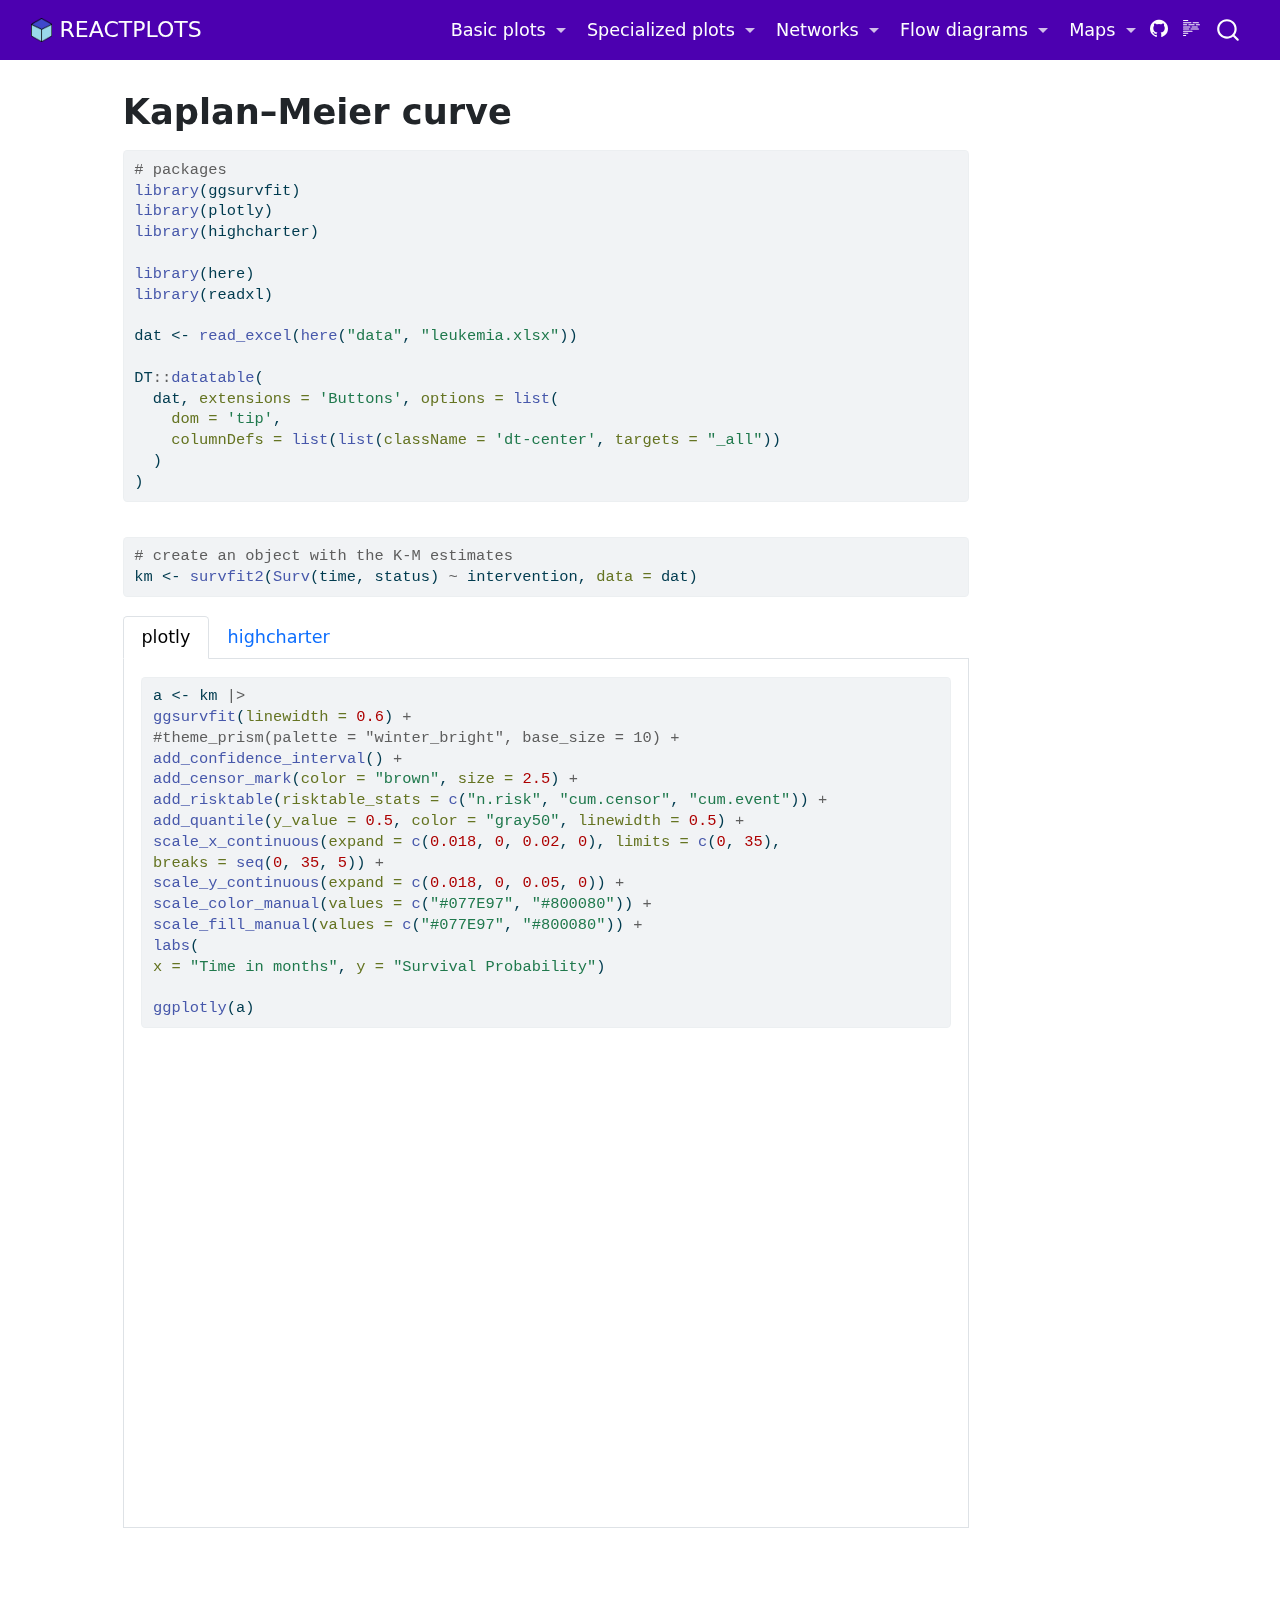
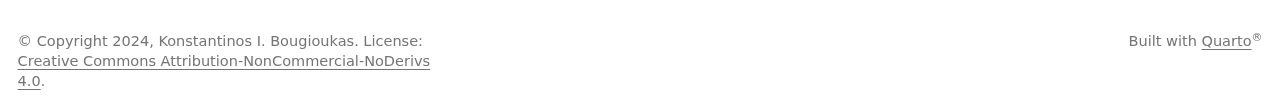
==== docs/km_curve.html @ b46988d7 "0.1.11" ====
<!DOCTYPE html>
<html xmlns="http://www.w3.org/1999/xhtml" lang="en" xml:lang="en"><head>

<meta charset="utf-8">
<meta name="generator" content="quarto-1.5.57">

<meta name="viewport" content="width=device-width, initial-scale=1.0, user-scalable=yes">


<title>Kaplan–Meier curve – REACTPLOTS</title>
<style>
code{white-space: pre-wrap;}
span.smallcaps{font-variant: small-caps;}
div.columns{display: flex; gap: min(4vw, 1.5em);}
div.column{flex: auto; overflow-x: auto;}
div.hanging-indent{margin-left: 1.5em; text-indent: -1.5em;}
ul.task-list{list-style: none;}
ul.task-list li input[type="checkbox"] {
  width: 0.8em;
  margin: 0 0.8em 0.2em -1em; /* quarto-specific, see https://github.com/quarto-dev/quarto-cli/issues/4556 */ 
  vertical-align: middle;
}
/* CSS for syntax highlighting */
pre > code.sourceCode { white-space: pre; position: relative; }
pre > code.sourceCode > span { line-height: 1.25; }
pre > code.sourceCode > span:empty { height: 1.2em; }
.sourceCode { overflow: visible; }
code.sourceCode > span { color: inherit; text-decoration: inherit; }
div.sourceCode { margin: 1em 0; }
pre.sourceCode { margin: 0; }
@media screen {
div.sourceCode { overflow: auto; }
}
@media print {
pre > code.sourceCode { white-space: pre-wrap; }
pre > code.sourceCode > span { display: inline-block; text-indent: -5em; padding-left: 5em; }
}
pre.numberSource code
  { counter-reset: source-line 0; }
pre.numberSource code > span
  { position: relative; left: -4em; counter-increment: source-line; }
pre.numberSource code > span > a:first-child::before
  { content: counter(source-line);
    position: relative; left: -1em; text-align: right; vertical-align: baseline;
    border: none; display: inline-block;
    -webkit-touch-callout: none; -webkit-user-select: none;
    -khtml-user-select: none; -moz-user-select: none;
    -ms-user-select: none; user-select: none;
    padding: 0 4px; width: 4em;
  }
pre.numberSource { margin-left: 3em;  padding-left: 4px; }
div.sourceCode
  {   }
@media screen {
pre > code.sourceCode > span > a:first-child::before { text-decoration: underline; }
}
</style>


<script src="site_libs/quarto-nav/quarto-nav.js"></script>
<script src="site_libs/clipboard/clipboard.min.js"></script>
<script src="site_libs/quarto-search/autocomplete.umd.js"></script>
<script src="site_libs/quarto-search/fuse.min.js"></script>
<script src="site_libs/quarto-search/quarto-search.js"></script>
<meta name="quarto:offset" content="./">
<link href="./img/logo.png" rel="icon" type="image/png">
<script src="site_libs/quarto-html/quarto.js"></script>
<script src="site_libs/quarto-html/popper.min.js"></script>
<script src="site_libs/quarto-html/tippy.umd.min.js"></script>
<script src="site_libs/quarto-html/anchor.min.js"></script>
<link href="site_libs/quarto-html/tippy.css" rel="stylesheet">
<link href="site_libs/quarto-html/quarto-syntax-highlighting.css" rel="stylesheet" id="quarto-text-highlighting-styles">
<script src="site_libs/bootstrap/bootstrap.min.js"></script>
<link href="site_libs/bootstrap/bootstrap-icons.css" rel="stylesheet">
<link href="site_libs/bootstrap/bootstrap.min.css" rel="stylesheet" id="quarto-bootstrap" data-mode="light">
<script id="quarto-search-options" type="application/json">{
  "location": "navbar",
  "copy-button": false,
  "collapse-after": 3,
  "panel-placement": "end",
  "type": "overlay",
  "limit": 50,
  "keyboard-shortcut": [
    "f",
    "/",
    "s"
  ],
  "show-item-context": false,
  "language": {
    "search-no-results-text": "No results",
    "search-matching-documents-text": "matching documents",
    "search-copy-link-title": "Copy link to search",
    "search-hide-matches-text": "Hide additional matches",
    "search-more-match-text": "more match in this document",
    "search-more-matches-text": "more matches in this document",
    "search-clear-button-title": "Clear",
    "search-text-placeholder": "",
    "search-detached-cancel-button-title": "Cancel",
    "search-submit-button-title": "Submit",
    "search-label": "Search"
  }
}</script>
<style>html{ scroll-behavior: smooth; }</style>
<link href="site_libs/htmltools-fill-0.5.8.1/fill.css" rel="stylesheet">

<script src="site_libs/htmlwidgets-1.6.4/htmlwidgets.js"></script>

<link href="site_libs/datatables-css-0.0.0/datatables-crosstalk.css" rel="stylesheet">

<script src="site_libs/datatables-binding-0.33/datatables.js"></script>

<script src="site_libs/jquery-3.6.0/jquery-3.6.0.min.js"></script>

<link href="site_libs/dt-core-1.13.6/css/jquery.dataTables.min.css" rel="stylesheet">

<link href="site_libs/dt-core-1.13.6/css/jquery.dataTables.extra.css" rel="stylesheet">

<script src="site_libs/dt-core-1.13.6/js/jquery.dataTables.min.js"></script>

<link href="site_libs/dt-ext-buttons-1.13.6/css/buttons.dataTables.min.css" rel="stylesheet">

<script src="site_libs/dt-ext-buttons-1.13.6/js/dataTables.buttons.min.js"></script>

<script src="site_libs/dt-ext-buttons-1.13.6/js/buttons.html5.min.js"></script>

<script src="site_libs/dt-ext-buttons-1.13.6/js/buttons.colVis.min.js"></script>

<script src="site_libs/dt-ext-buttons-1.13.6/js/buttons.print.min.js"></script>

<link href="site_libs/crosstalk-1.2.1/css/crosstalk.min.css" rel="stylesheet">

<script src="site_libs/crosstalk-1.2.1/js/crosstalk.min.js"></script>

<script src="site_libs/plotly-binding-4.10.4/plotly.js"></script>

<script src="site_libs/typedarray-0.1/typedarray.min.js"></script>

<link href="site_libs/plotly-htmlwidgets-css-2.11.1/plotly-htmlwidgets.css" rel="stylesheet">

<script src="site_libs/plotly-main-2.11.1/plotly-latest.min.js"></script>

<script src="site_libs/proj4js-2.3.15/proj4.js"></script>

<link href="site_libs/highcharts-9.3.1/css/motion.css" rel="stylesheet">

<script src="site_libs/highcharts-9.3.1/highcharts.js"></script>

<script src="site_libs/highcharts-9.3.1/highcharts-3d.js"></script>

<script src="site_libs/highcharts-9.3.1/highcharts-more.js"></script>

<script src="site_libs/highcharts-9.3.1/modules/stock.js"></script>

<script src="site_libs/highcharts-9.3.1/modules/map.js"></script>

<script src="site_libs/highcharts-9.3.1/modules/data.js"></script>

<script src="site_libs/highcharts-9.3.1/modules/exporting.js"></script>

<script src="site_libs/highcharts-9.3.1/modules/offline-exporting.js"></script>

<script src="site_libs/highcharts-9.3.1/modules/drilldown.js"></script>

<script src="site_libs/highcharts-9.3.1/modules/item-series.js"></script>

<script src="site_libs/highcharts-9.3.1/modules/overlapping-datalabels.js"></script>

<script src="site_libs/highcharts-9.3.1/modules/annotations.js"></script>

<script src="site_libs/highcharts-9.3.1/modules/export-data.js"></script>

<script src="site_libs/highcharts-9.3.1/modules/funnel.js"></script>

<script src="site_libs/highcharts-9.3.1/modules/heatmap.js"></script>

<script src="site_libs/highcharts-9.3.1/modules/treemap.js"></script>

<script src="site_libs/highcharts-9.3.1/modules/sankey.js"></script>

<script src="site_libs/highcharts-9.3.1/modules/dependency-wheel.js"></script>

<script src="site_libs/highcharts-9.3.1/modules/organization.js"></script>

<script src="site_libs/highcharts-9.3.1/modules/solid-gauge.js"></script>

<script src="site_libs/highcharts-9.3.1/modules/streamgraph.js"></script>

<script src="site_libs/highcharts-9.3.1/modules/sunburst.js"></script>

<script src="site_libs/highcharts-9.3.1/modules/vector.js"></script>

<script src="site_libs/highcharts-9.3.1/modules/wordcloud.js"></script>

<script src="site_libs/highcharts-9.3.1/modules/xrange.js"></script>

<script src="site_libs/highcharts-9.3.1/modules/tilemap.js"></script>

<script src="site_libs/highcharts-9.3.1/modules/venn.js"></script>

<script src="site_libs/highcharts-9.3.1/modules/gantt.js"></script>

<script src="site_libs/highcharts-9.3.1/modules/timeline.js"></script>

<script src="site_libs/highcharts-9.3.1/modules/parallel-coordinates.js"></script>

<script src="site_libs/highcharts-9.3.1/modules/bullet.js"></script>

<script src="site_libs/highcharts-9.3.1/modules/coloraxis.js"></script>

<script src="site_libs/highcharts-9.3.1/modules/dumbbell.js"></script>

<script src="site_libs/highcharts-9.3.1/modules/lollipop.js"></script>

<script src="site_libs/highcharts-9.3.1/modules/series-label.js"></script>

<script src="site_libs/highcharts-9.3.1/plugins/motion.js"></script>

<script src="site_libs/highcharts-9.3.1/custom/reset.js"></script>

<script src="site_libs/highcharts-9.3.1/modules/boost.js"></script>

<script src="site_libs/highchart-binding-0.9.4/highchart.js"></script>



</head>

<body class="nav-fixed">

<div id="quarto-search-results"></div>
  <header id="quarto-header" class="headroom fixed-top">
    <nav class="navbar navbar-expand-lg " data-bs-theme="dark">
      <div class="navbar-container container-fluid">
      <div class="navbar-brand-container mx-auto">
    <a href="./index.html" class="navbar-brand navbar-brand-logo">
    <img src="./img/logo.png" alt="" class="navbar-logo">
    </a>
    <a class="navbar-brand" href="./index.html">
    <span class="navbar-title">REACTPLOTS</span>
    </a>
  </div>
            <div id="quarto-search" class="" title="Search"></div>
          <button class="navbar-toggler" type="button" data-bs-toggle="collapse" data-bs-target="#navbarCollapse" aria-controls="navbarCollapse" role="menu" aria-expanded="false" aria-label="Toggle navigation" onclick="if (window.quartoToggleHeadroom) { window.quartoToggleHeadroom(); }">
  <span class="navbar-toggler-icon"></span>
</button>
          <div class="collapse navbar-collapse" id="navbarCollapse">
            <ul class="navbar-nav navbar-nav-scroll ms-auto">
  <li class="nav-item dropdown ">
    <a class="nav-link dropdown-toggle" href="#" id="nav-menu-basic-plots" role="link" data-bs-toggle="dropdown" aria-expanded="false">
 <span class="menu-text">Basic plots</span>
    </a>
    <ul class="dropdown-menu dropdown-menu-end" aria-labelledby="nav-menu-basic-plots">    
        <li>
    <a class="dropdown-item" href="./projects.html">
 <span class="dropdown-text">Area plot</span></a>
  </li>  
        <li>
    <a class="dropdown-item" href="./projects.html">
 <span class="dropdown-text">Bar plot</span></a>
  </li>  
        <li>
    <a class="dropdown-item" href="./projects.html">
 <span class="dropdown-text">Box plot</span></a>
  </li>  
        <li>
    <a class="dropdown-item" href="./projects.html">
 <span class="dropdown-text">Histogram</span></a>
  </li>  
        <li>
    <a class="dropdown-item" href="./projects.html">
 <span class="dropdown-text">Line plot</span></a>
  </li>  
        <li>
    <a class="dropdown-item" href="./projects.html">
 <span class="dropdown-text">Scatterplot</span></a>
  </li>  
    </ul>
  </li>
  <li class="nav-item dropdown ">
    <a class="nav-link dropdown-toggle" href="#" id="nav-menu-specialized-plots" role="link" data-bs-toggle="dropdown" aria-expanded="false">
 <span class="menu-text">Specialized plots</span>
    </a>
    <ul class="dropdown-menu dropdown-menu-end" aria-labelledby="nav-menu-specialized-plots">    
        <li>
    <a class="dropdown-item" href="./projects.html">
 <span class="dropdown-text">ROC curve</span></a>
  </li>  
        <li>
    <a class="dropdown-item" href="./km_curve.html">
 <span class="dropdown-text">Kaplan–Meier curve</span></a>
  </li>  
    </ul>
  </li>
  <li class="nav-item dropdown ">
    <a class="nav-link dropdown-toggle" href="#" id="nav-menu-networks" role="link" data-bs-toggle="dropdown" aria-expanded="false">
 <span class="menu-text">Networks</span>
    </a>
    <ul class="dropdown-menu dropdown-menu-end" aria-labelledby="nav-menu-networks">    
        <li>
    <a class="dropdown-item" href="./projects.html">
 <span class="dropdown-text">Chord diagram</span></a>
  </li>  
        <li>
    <a class="dropdown-item" href="./projects.html">
 <span class="dropdown-text">Graph (Network)</span></a>
  </li>  
    </ul>
  </li>
  <li class="nav-item dropdown ">
    <a class="nav-link dropdown-toggle" href="#" id="nav-menu-flow-diagrams" role="link" data-bs-toggle="dropdown" aria-expanded="false">
 <span class="menu-text">Flow diagrams</span>
    </a>
    <ul class="dropdown-menu dropdown-menu-end" aria-labelledby="nav-menu-flow-diagrams">    
        <li>
    <a class="dropdown-item" href="./projects.html">
 <span class="dropdown-text">Sankey diagram</span></a>
  </li>  
        <li>
    <a class="dropdown-item" href="./shiny_interact.html">
 <span class="dropdown-text">Tree diagram</span></a>
  </li>  
    </ul>
  </li>
  <li class="nav-item dropdown ">
    <a class="nav-link dropdown-toggle" href="#" id="nav-menu-maps" role="link" data-bs-toggle="dropdown" aria-expanded="false">
 <span class="menu-text">Maps</span>
    </a>
    <ul class="dropdown-menu dropdown-menu-end" aria-labelledby="nav-menu-maps">    
        <li>
    <a class="dropdown-item" href="./projects.html">
 <span class="dropdown-text">Area (geographic) map</span></a>
  </li>  
        <li>
    <a class="dropdown-item" href="./projects.html">
 <span class="dropdown-text">Choropleth map</span></a>
  </li>  
        <li>
    <a class="dropdown-item" href="./projects.html">
 <span class="dropdown-text">Isopleth map</span></a>
  </li>  
    </ul>
  </li>
</ul>
          </div> <!-- /navcollapse -->
            <div class="quarto-navbar-tools">
    <a href="https://github.com/bougioukas/reactplots" title="" class="quarto-navigation-tool px-1" aria-label=""><i class="bi bi-github"></i></a>
  <a href="" class="quarto-reader-toggle quarto-navigation-tool px-1" onclick="window.quartoToggleReader(); return false;" title="Toggle reader mode">
  <div class="quarto-reader-toggle-btn">
  <i class="bi"></i>
  </div>
</a>
</div>
      </div> <!-- /container-fluid -->
    </nav>
</header>
<!-- content -->
<div id="quarto-content" class="quarto-container page-columns page-rows-contents page-layout-article page-navbar">
<!-- sidebar -->
<!-- margin-sidebar -->
    <div id="quarto-margin-sidebar" class="sidebar margin-sidebar zindex-bottom">
        
    </div>
<!-- main -->
<main class="content" id="quarto-document-content">

<header id="title-block-header" class="quarto-title-block default">
<div class="quarto-title">
<h1 class="title">Kaplan–Meier curve</h1>
</div>



<div class="quarto-title-meta">

    
  
    
  </div>
  


</header>


<div class="cell">
<div class="sourceCode cell-code" id="cb1"><pre class="sourceCode r code-with-copy"><code class="sourceCode r"><span id="cb1-1"><a href="#cb1-1" aria-hidden="true" tabindex="-1"></a><span class="co"># packages</span></span>
<span id="cb1-2"><a href="#cb1-2" aria-hidden="true" tabindex="-1"></a><span class="fu">library</span>(ggsurvfit)</span>
<span id="cb1-3"><a href="#cb1-3" aria-hidden="true" tabindex="-1"></a><span class="fu">library</span>(plotly)</span>
<span id="cb1-4"><a href="#cb1-4" aria-hidden="true" tabindex="-1"></a><span class="fu">library</span>(highcharter)</span>
<span id="cb1-5"><a href="#cb1-5" aria-hidden="true" tabindex="-1"></a></span>
<span id="cb1-6"><a href="#cb1-6" aria-hidden="true" tabindex="-1"></a><span class="fu">library</span>(here)</span>
<span id="cb1-7"><a href="#cb1-7" aria-hidden="true" tabindex="-1"></a><span class="fu">library</span>(readxl)</span>
<span id="cb1-8"><a href="#cb1-8" aria-hidden="true" tabindex="-1"></a></span>
<span id="cb1-9"><a href="#cb1-9" aria-hidden="true" tabindex="-1"></a>dat <span class="ot">&lt;-</span> <span class="fu">read_excel</span>(<span class="fu">here</span>(<span class="st">"data"</span>, <span class="st">"leukemia.xlsx"</span>))</span>
<span id="cb1-10"><a href="#cb1-10" aria-hidden="true" tabindex="-1"></a></span>
<span id="cb1-11"><a href="#cb1-11" aria-hidden="true" tabindex="-1"></a>DT<span class="sc">::</span><span class="fu">datatable</span>(</span>
<span id="cb1-12"><a href="#cb1-12" aria-hidden="true" tabindex="-1"></a>  dat, <span class="at">extensions =</span> <span class="st">'Buttons'</span>, <span class="at">options =</span> <span class="fu">list</span>(</span>
<span id="cb1-13"><a href="#cb1-13" aria-hidden="true" tabindex="-1"></a>    <span class="at">dom =</span> <span class="st">'tip'</span>,</span>
<span id="cb1-14"><a href="#cb1-14" aria-hidden="true" tabindex="-1"></a>    <span class="at">columnDefs =</span> <span class="fu">list</span>(<span class="fu">list</span>(<span class="at">className =</span> <span class="st">'dt-center'</span>, <span class="at">targets =</span> <span class="st">"_all"</span>))</span>
<span id="cb1-15"><a href="#cb1-15" aria-hidden="true" tabindex="-1"></a>  )</span>
<span id="cb1-16"><a href="#cb1-16" aria-hidden="true" tabindex="-1"></a>)</span></code><button title="Copy to Clipboard" class="code-copy-button"><i class="bi"></i></button></pre></div>
<div class="cell-output-display">
<div class="datatables html-widget html-fill-item" id="htmlwidget-eab98f49d98c0475cebf" style="width:100%;height:auto;"></div>
<script type="application/json" data-for="htmlwidget-eab98f49d98c0475cebf">{"x":{"filter":"none","vertical":false,"extensions":["Buttons"],"data":[["1","2","3","4","5","6","7","8","9","10","11","12","13","14","15","16","17","18","19","20","21","22","23","24","25","26","27","28","29","30","31","32","33","34","35","36","37","38","39","40","41","42"],[20,6,9,34,23,5,10,4,17,15,17,8,16,6,32,4,10,11,11,2,5,8,1,12,7,2,6,1,35,9,3,22,32,8,13,22,19,6,23,11,25,12],[0,0,0,0,1,1,0,1,0,1,1,0,1,1,0,1,1,1,1,1,0,1,0,1,1,1,1,1,0,1,1,1,0,1,1,1,0,1,1,0,0,1],["therapy A (new)","therapy A (new)","therapy A (new)","therapy A (new)","therapy B (standard)","therapy B (standard)","therapy A (new)","therapy B (standard)","therapy A (new)","therapy B (standard)","therapy B (standard)","therapy B (standard)","therapy A (new)","therapy A (new)","therapy A (new)","therapy B (standard)","therapy A (new)","therapy B (standard)","therapy B (standard)","therapy B (standard)","therapy B (standard)","therapy B (standard)","therapy B (standard)","therapy B (standard)","therapy A (new)","therapy B (standard)","therapy A (new)","therapy B (standard)","therapy A (new)","therapy B (standard)","therapy B (standard)","therapy B (standard)","therapy A (new)","therapy B (standard)","therapy A (new)","therapy A (new)","therapy A (new)","therapy A (new)","therapy A (new)","therapy A (new)","therapy A (new)","therapy B (standard)"]],"container":"<table class=\"display\">\n  <thead>\n    <tr>\n      <th> <\/th>\n      <th>time<\/th>\n      <th>status<\/th>\n      <th>intervention<\/th>\n    <\/tr>\n  <\/thead>\n<\/table>","options":{"dom":"tip","columnDefs":[{"className":"dt-center","targets":"_all"},{"orderable":false,"targets":0},{"name":" ","targets":0},{"name":"time","targets":1},{"name":"status","targets":2},{"name":"intervention","targets":3}],"order":[],"autoWidth":false,"orderClasses":false}},"evals":[],"jsHooks":[]}</script>
</div>
</div>
<div class="cell">
<div class="sourceCode cell-code" id="cb2"><pre class="sourceCode r code-with-copy"><code class="sourceCode r"><span id="cb2-1"><a href="#cb2-1" aria-hidden="true" tabindex="-1"></a><span class="co"># create an object with the K-M estimates</span></span>
<span id="cb2-2"><a href="#cb2-2" aria-hidden="true" tabindex="-1"></a>km <span class="ot">&lt;-</span> <span class="fu">survfit2</span>(<span class="fu">Surv</span>(time, status) <span class="sc">~</span> intervention, <span class="at">data =</span> dat)</span></code><button title="Copy to Clipboard" class="code-copy-button"><i class="bi"></i></button></pre></div>
</div>
<div class="tabset-margin-container"></div><div class="panel-tabset">
<ul class="nav nav-tabs" role="tablist"><li class="nav-item" role="presentation"><a class="nav-link active" id="tabset-1-1-tab" data-bs-toggle="tab" data-bs-target="#tabset-1-1" role="tab" aria-controls="tabset-1-1" aria-selected="true">plotly</a></li><li class="nav-item" role="presentation"><a class="nav-link" id="tabset-1-2-tab" data-bs-toggle="tab" data-bs-target="#tabset-1-2" role="tab" aria-controls="tabset-1-2" aria-selected="false">highcharter</a></li></ul>
<div class="tab-content">
<div id="tabset-1-1" class="tab-pane active" role="tabpanel" aria-labelledby="tabset-1-1-tab">
<div class="cell">
<div class="sourceCode cell-code" id="cb3"><pre class="sourceCode r code-with-copy"><code class="sourceCode r"><span id="cb3-1"><a href="#cb3-1" aria-hidden="true" tabindex="-1"></a>a <span class="ot">&lt;-</span> km <span class="sc">|&gt;</span></span>
<span id="cb3-2"><a href="#cb3-2" aria-hidden="true" tabindex="-1"></a><span class="fu">ggsurvfit</span>(<span class="at">linewidth =</span> <span class="fl">0.6</span>) <span class="sc">+</span></span>
<span id="cb3-3"><a href="#cb3-3" aria-hidden="true" tabindex="-1"></a><span class="co">#theme_prism(palette = "winter_bright", base_size = 10) +</span></span>
<span id="cb3-4"><a href="#cb3-4" aria-hidden="true" tabindex="-1"></a><span class="fu">add_confidence_interval</span>() <span class="sc">+</span></span>
<span id="cb3-5"><a href="#cb3-5" aria-hidden="true" tabindex="-1"></a><span class="fu">add_censor_mark</span>(<span class="at">color =</span> <span class="st">"brown"</span>, <span class="at">size =</span> <span class="fl">2.5</span>) <span class="sc">+</span></span>
<span id="cb3-6"><a href="#cb3-6" aria-hidden="true" tabindex="-1"></a><span class="fu">add_risktable</span>(<span class="at">risktable_stats =</span> <span class="fu">c</span>(<span class="st">"n.risk"</span>, <span class="st">"cum.censor"</span>, <span class="st">"cum.event"</span>)) <span class="sc">+</span></span>
<span id="cb3-7"><a href="#cb3-7" aria-hidden="true" tabindex="-1"></a><span class="fu">add_quantile</span>(<span class="at">y_value =</span> <span class="fl">0.5</span>, <span class="at">color =</span> <span class="st">"gray50"</span>, <span class="at">linewidth =</span> <span class="fl">0.5</span>) <span class="sc">+</span></span>
<span id="cb3-8"><a href="#cb3-8" aria-hidden="true" tabindex="-1"></a><span class="fu">scale_x_continuous</span>(<span class="at">expand =</span> <span class="fu">c</span>(<span class="fl">0.018</span>, <span class="dv">0</span>, <span class="fl">0.02</span>, <span class="dv">0</span>), <span class="at">limits =</span> <span class="fu">c</span>(<span class="dv">0</span>, <span class="dv">35</span>),</span>
<span id="cb3-9"><a href="#cb3-9" aria-hidden="true" tabindex="-1"></a><span class="at">breaks =</span> <span class="fu">seq</span>(<span class="dv">0</span>, <span class="dv">35</span>, <span class="dv">5</span>)) <span class="sc">+</span></span>
<span id="cb3-10"><a href="#cb3-10" aria-hidden="true" tabindex="-1"></a><span class="fu">scale_y_continuous</span>(<span class="at">expand =</span> <span class="fu">c</span>(<span class="fl">0.018</span>, <span class="dv">0</span>, <span class="fl">0.05</span>, <span class="dv">0</span>)) <span class="sc">+</span></span>
<span id="cb3-11"><a href="#cb3-11" aria-hidden="true" tabindex="-1"></a><span class="fu">scale_color_manual</span>(<span class="at">values =</span> <span class="fu">c</span>(<span class="st">"#077E97"</span>, <span class="st">"#800080"</span>)) <span class="sc">+</span></span>
<span id="cb3-12"><a href="#cb3-12" aria-hidden="true" tabindex="-1"></a><span class="fu">scale_fill_manual</span>(<span class="at">values =</span> <span class="fu">c</span>(<span class="st">"#077E97"</span>, <span class="st">"#800080"</span>)) <span class="sc">+</span></span>
<span id="cb3-13"><a href="#cb3-13" aria-hidden="true" tabindex="-1"></a><span class="fu">labs</span>(</span>
<span id="cb3-14"><a href="#cb3-14" aria-hidden="true" tabindex="-1"></a><span class="at">x =</span> <span class="st">"Time in months"</span>, <span class="at">y =</span> <span class="st">"Survival Probability"</span>)</span>
<span id="cb3-15"><a href="#cb3-15" aria-hidden="true" tabindex="-1"></a></span>
<span id="cb3-16"><a href="#cb3-16" aria-hidden="true" tabindex="-1"></a><span class="fu">ggplotly</span>(a)</span></code><button title="Copy to Clipboard" class="code-copy-button"><i class="bi"></i></button></pre></div>
<div class="cell-output-display">
<div class="plotly html-widget html-fill-item" id="htmlwidget-995cb2151c13149eb877" style="width:100%;height:464px;"></div>
<script type="application/json" data-for="htmlwidget-995cb2151c13149eb877">{"x":{"data":[{"x":[0,6,7,9,10,11,13,16,17,19,20,22,23,25,32,34,35],"y":[1,0.8571428571428571,0.80672268907563016,0.80672268907563016,0.75294117647058811,0.75294117647058811,0.69019607843137243,0.62745098039215674,0.62745098039215674,0.62745098039215674,0.62745098039215674,0.53781512605042003,0.44817927170868338,0.44817927170868338,0.44817927170868338,0.44817927170868338,0.44817927170868338],"text":["is_ggsurvfit: TRUE<br />time:  0<br />estimate: 1.00000000<br />strata: therapy A (new)","is_ggsurvfit: TRUE<br />time:  6<br />estimate: 0.85714286<br />strata: therapy A (new)","is_ggsurvfit: TRUE<br />time:  7<br />estimate: 0.80672269<br />strata: therapy A (new)","is_ggsurvfit: TRUE<br />time:  9<br />estimate: 0.80672269<br />strata: therapy A (new)","is_ggsurvfit: TRUE<br />time: 10<br />estimate: 0.75294118<br />strata: therapy A (new)","is_ggsurvfit: TRUE<br />time: 11<br />estimate: 0.75294118<br />strata: therapy A (new)","is_ggsurvfit: TRUE<br />time: 13<br />estimate: 0.69019608<br />strata: therapy A (new)","is_ggsurvfit: TRUE<br />time: 16<br />estimate: 0.62745098<br />strata: therapy A (new)","is_ggsurvfit: TRUE<br />time: 17<br />estimate: 0.62745098<br />strata: therapy A (new)","is_ggsurvfit: TRUE<br />time: 19<br />estimate: 0.62745098<br />strata: therapy A (new)","is_ggsurvfit: TRUE<br />time: 20<br />estimate: 0.62745098<br />strata: therapy A (new)","is_ggsurvfit: TRUE<br />time: 22<br />estimate: 0.53781513<br />strata: therapy A (new)","is_ggsurvfit: TRUE<br />time: 23<br />estimate: 0.44817927<br />strata: therapy A (new)","is_ggsurvfit: TRUE<br />time: 25<br />estimate: 0.44817927<br />strata: therapy A (new)","is_ggsurvfit: TRUE<br />time: 32<br />estimate: 0.44817927<br />strata: therapy A (new)","is_ggsurvfit: TRUE<br />time: 34<br />estimate: 0.44817927<br />strata: therapy A (new)","is_ggsurvfit: TRUE<br />time: 35<br />estimate: 0.44817927<br />strata: therapy A (new)"],"type":"scatter","mode":"lines","line":{"width":2.2677165354330708,"color":"rgba(7,126,151,1)","dash":"solid","shape":"hv"},"hoveron":"points","name":"(therapy A (new),1)","legendgroup":"(therapy A (new),1)","showlegend":true,"xaxis":"x","yaxis":"y","hoverinfo":"text","frame":null},{"x":[0,1,2,3,4,5,8,9,11,12,15,17,22,23],"y":[1,0.95238095238095233,0.85213032581453629,0.80200501253132828,0.70175438596491224,0.65162907268170422,0.54302422723475352,0.48268820198644757,0.36201615148983568,0.24134410099322379,0.18100807574491784,0.12067205049661189,0.060336025248305947,0],"text":["is_ggsurvfit: TRUE<br />time:  0<br />estimate: 1.00000000<br />strata: therapy B (standard)","is_ggsurvfit: TRUE<br />time:  1<br />estimate: 0.95238095<br />strata: therapy B (standard)","is_ggsurvfit: TRUE<br />time:  2<br />estimate: 0.85213033<br />strata: therapy B (standard)","is_ggsurvfit: TRUE<br />time:  3<br />estimate: 0.80200501<br />strata: therapy B (standard)","is_ggsurvfit: TRUE<br />time:  4<br />estimate: 0.70175439<br />strata: therapy B (standard)","is_ggsurvfit: TRUE<br />time:  5<br />estimate: 0.65162907<br />strata: therapy B (standard)","is_ggsurvfit: TRUE<br />time:  8<br />estimate: 0.54302423<br />strata: therapy B (standard)","is_ggsurvfit: TRUE<br />time:  9<br />estimate: 0.48268820<br />strata: therapy B (standard)","is_ggsurvfit: TRUE<br />time: 11<br />estimate: 0.36201615<br />strata: therapy B (standard)","is_ggsurvfit: TRUE<br />time: 12<br />estimate: 0.24134410<br />strata: therapy B (standard)","is_ggsurvfit: TRUE<br />time: 15<br />estimate: 0.18100808<br />strata: therapy B (standard)","is_ggsurvfit: TRUE<br />time: 17<br />estimate: 0.12067205<br />strata: therapy B (standard)","is_ggsurvfit: TRUE<br />time: 22<br />estimate: 0.06033603<br />strata: therapy B (standard)","is_ggsurvfit: TRUE<br />time: 23<br />estimate: 0.00000000<br />strata: therapy B (standard)"],"type":"scatter","mode":"lines","line":{"width":2.2677165354330708,"color":"rgba(128,0,128,1)","dash":"solid","shape":"hv"},"hoveron":"points","name":"(therapy B (standard),1)","legendgroup":"(therapy B (standard),1)","showlegend":true,"xaxis":"x","yaxis":"y","hoverinfo":"text","frame":null},{"x":[0,6,6,7,7,9,9,10,10,11,11,13,13,16,16,17,17,19,19,20,20,22,22,23,23,25,25,32,32,34,34,35,35,35,35,35,34,34,32,32,25,25,23,23,22,22,20,20,19,19,17,17,16,16,13,13,11,11,10,10,9,9,7,7,6,6,0,0],"y":[1,1,0.71981708391627042,0.71981708391627042,0.65312421846217106,0.65312421846217106,0.65312421846217106,0.65312421846217106,0.58591898202969417,0.58591898202969417,0.58591898202969417,0.58591898202969417,0.50961309910178021,0.50961309910178021,0.43939392496876695,0.43939392496876695,0.43939392496876695,0.43939392496876695,0.43939392496876695,0.43939392496876695,0.43939392496876695,0.43939392496876695,0.33703661615768471,0.33703661615768471,0.24878822681765961,0.24878822681765961,0.24878822681765961,0.24878822681765961,0.24878822681765961,0.24878822681765961,0.24878822681765961,0.24878822681765961,0.24878822681765961,0.24878822681765961,0.80737204552907704,0.80737204552907704,0.80737204552907704,0.80737204552907704,0.80737204552907704,0.80737204552907704,0.80737204552907704,0.80737204552907704,0.85820084804466479,0.80737204552907704,0.89599493853508172,0.85820084804466479,0.89599493853508172,0.89599493853508172,0.89599493853508172,0.89599493853508172,0.89599493853508172,0.89599493853508172,0.93476919553613003,0.89599493853508172,0.96757475455229747,0.93476919553613003,0.96757475455229747,0.96757475455229747,0.99644367590865912,0.96757475455229747,0.99644367590865912,0.99644367590865912,1,0.99644367590865912,1,1,1,1],"text":["is_ggsurvfit: TRUE<br />time:  0<br />strata: therapy A (new)<br />conf.low: 1.000000000<br />conf.high: 1.0000000","is_ggsurvfit: TRUE<br />time:  6<br />strata: therapy A (new)<br />conf.low: 1.000000000<br />conf.high: 1.0000000","is_ggsurvfit: TRUE<br />time:  6<br />strata: therapy A (new)<br />conf.low: 0.719817084<br />conf.high: 1.0000000","is_ggsurvfit: TRUE<br />time:  7<br />strata: therapy A (new)<br />conf.low: 0.719817084<br />conf.high: 1.0000000","is_ggsurvfit: TRUE<br />time:  7<br />strata: therapy A (new)<br />conf.low: 0.653124218<br />conf.high: 0.9964437","is_ggsurvfit: TRUE<br />time:  9<br />strata: therapy A (new)<br />conf.low: 0.653124218<br />conf.high: 0.9964437","is_ggsurvfit: TRUE<br />time:  9<br />strata: therapy A (new)<br />conf.low: 0.653124218<br />conf.high: 0.9964437","is_ggsurvfit: TRUE<br />time: 10<br />strata: therapy A (new)<br />conf.low: 0.653124218<br />conf.high: 0.9964437","is_ggsurvfit: TRUE<br />time: 10<br />strata: therapy A (new)<br />conf.low: 0.585918982<br />conf.high: 0.9675748","is_ggsurvfit: TRUE<br />time: 11<br />strata: therapy A (new)<br />conf.low: 0.585918982<br />conf.high: 0.9675748","is_ggsurvfit: TRUE<br />time: 11<br />strata: therapy A (new)<br />conf.low: 0.585918982<br />conf.high: 0.9675748","is_ggsurvfit: TRUE<br />time: 13<br />strata: therapy A (new)<br />conf.low: 0.585918982<br />conf.high: 0.9675748","is_ggsurvfit: TRUE<br />time: 13<br />strata: therapy A (new)<br />conf.low: 0.509613099<br />conf.high: 0.9347692","is_ggsurvfit: TRUE<br />time: 16<br />strata: therapy A (new)<br />conf.low: 0.509613099<br />conf.high: 0.9347692","is_ggsurvfit: TRUE<br />time: 16<br />strata: therapy A (new)<br />conf.low: 0.439393925<br />conf.high: 0.8959949","is_ggsurvfit: TRUE<br />time: 17<br />strata: therapy A (new)<br />conf.low: 0.439393925<br />conf.high: 0.8959949","is_ggsurvfit: TRUE<br />time: 17<br />strata: therapy A (new)<br />conf.low: 0.439393925<br />conf.high: 0.8959949","is_ggsurvfit: TRUE<br />time: 19<br />strata: therapy A (new)<br />conf.low: 0.439393925<br />conf.high: 0.8959949","is_ggsurvfit: TRUE<br />time: 19<br />strata: therapy A (new)<br />conf.low: 0.439393925<br />conf.high: 0.8959949","is_ggsurvfit: TRUE<br />time: 20<br />strata: therapy A (new)<br />conf.low: 0.439393925<br />conf.high: 0.8959949","is_ggsurvfit: TRUE<br />time: 20<br />strata: therapy A (new)<br />conf.low: 0.439393925<br />conf.high: 0.8959949","is_ggsurvfit: TRUE<br />time: 22<br />strata: therapy A (new)<br />conf.low: 0.439393925<br />conf.high: 0.8959949","is_ggsurvfit: TRUE<br />time: 22<br />strata: therapy A (new)<br />conf.low: 0.337036616<br />conf.high: 0.8582008","is_ggsurvfit: TRUE<br />time: 23<br />strata: therapy A (new)<br />conf.low: 0.337036616<br />conf.high: 0.8582008","is_ggsurvfit: TRUE<br />time: 23<br />strata: therapy A (new)<br />conf.low: 0.248788227<br />conf.high: 0.8073720","is_ggsurvfit: TRUE<br />time: 25<br />strata: therapy A (new)<br />conf.low: 0.248788227<br />conf.high: 0.8073720","is_ggsurvfit: TRUE<br />time: 25<br />strata: therapy A (new)<br />conf.low: 0.248788227<br />conf.high: 0.8073720","is_ggsurvfit: TRUE<br />time: 32<br />strata: therapy A (new)<br />conf.low: 0.248788227<br />conf.high: 0.8073720","is_ggsurvfit: TRUE<br />time: 32<br />strata: therapy A (new)<br />conf.low: 0.248788227<br />conf.high: 0.8073720","is_ggsurvfit: TRUE<br />time: 34<br />strata: therapy A (new)<br />conf.low: 0.248788227<br />conf.high: 0.8073720","is_ggsurvfit: TRUE<br />time: 34<br />strata: therapy A (new)<br />conf.low: 0.248788227<br />conf.high: 0.8073720","is_ggsurvfit: TRUE<br />time: 35<br />strata: therapy A (new)<br />conf.low: 0.248788227<br />conf.high: 0.8073720","is_ggsurvfit: TRUE<br />time: 35<br />strata: therapy A (new)<br />conf.low: 0.248788227<br />conf.high: 0.8073720","is_ggsurvfit: TRUE<br />time: 35<br />strata: therapy A (new)<br />conf.low: 0.248788227<br />conf.high: 0.8073720","is_ggsurvfit: TRUE<br />time: 35<br />strata: therapy A (new)<br />conf.low: 0.248788227<br />conf.high: 0.8073720","is_ggsurvfit: TRUE<br />time: 35<br />strata: therapy A (new)<br />conf.low: 0.248788227<br />conf.high: 0.8073720","is_ggsurvfit: TRUE<br />time: 34<br />strata: therapy A (new)<br />conf.low: 0.248788227<br />conf.high: 0.8073720","is_ggsurvfit: TRUE<br />time: 34<br />strata: therapy A (new)<br />conf.low: 0.248788227<br />conf.high: 0.8073720","is_ggsurvfit: TRUE<br />time: 32<br />strata: therapy A (new)<br />conf.low: 0.248788227<br />conf.high: 0.8073720","is_ggsurvfit: TRUE<br />time: 32<br />strata: therapy A (new)<br />conf.low: 0.248788227<br />conf.high: 0.8073720","is_ggsurvfit: TRUE<br />time: 25<br />strata: therapy A (new)<br />conf.low: 0.248788227<br />conf.high: 0.8073720","is_ggsurvfit: TRUE<br />time: 25<br />strata: therapy A (new)<br />conf.low: 0.248788227<br />conf.high: 0.8073720","is_ggsurvfit: TRUE<br />time: 23<br />strata: therapy A (new)<br />conf.low: 0.337036616<br />conf.high: 0.8582008","is_ggsurvfit: TRUE<br />time: 23<br />strata: therapy A (new)<br />conf.low: 0.248788227<br />conf.high: 0.8073720","is_ggsurvfit: TRUE<br />time: 22<br />strata: therapy A (new)<br />conf.low: 0.439393925<br />conf.high: 0.8959949","is_ggsurvfit: TRUE<br />time: 22<br />strata: therapy A (new)<br />conf.low: 0.337036616<br />conf.high: 0.8582008","is_ggsurvfit: TRUE<br />time: 20<br />strata: therapy A (new)<br />conf.low: 0.439393925<br />conf.high: 0.8959949","is_ggsurvfit: TRUE<br />time: 20<br />strata: therapy A (new)<br />conf.low: 0.439393925<br />conf.high: 0.8959949","is_ggsurvfit: TRUE<br />time: 19<br />strata: therapy A (new)<br />conf.low: 0.439393925<br />conf.high: 0.8959949","is_ggsurvfit: TRUE<br />time: 19<br />strata: therapy A (new)<br />conf.low: 0.439393925<br />conf.high: 0.8959949","is_ggsurvfit: TRUE<br />time: 17<br />strata: therapy A (new)<br />conf.low: 0.439393925<br />conf.high: 0.8959949","is_ggsurvfit: TRUE<br />time: 17<br />strata: therapy A (new)<br />conf.low: 0.439393925<br />conf.high: 0.8959949","is_ggsurvfit: TRUE<br />time: 16<br />strata: therapy A (new)<br />conf.low: 0.509613099<br />conf.high: 0.9347692","is_ggsurvfit: TRUE<br />time: 16<br />strata: therapy A (new)<br />conf.low: 0.439393925<br />conf.high: 0.8959949","is_ggsurvfit: TRUE<br />time: 13<br />strata: therapy A (new)<br />conf.low: 0.585918982<br />conf.high: 0.9675748","is_ggsurvfit: TRUE<br />time: 13<br />strata: therapy A (new)<br />conf.low: 0.509613099<br />conf.high: 0.9347692","is_ggsurvfit: TRUE<br />time: 11<br />strata: therapy A (new)<br />conf.low: 0.585918982<br />conf.high: 0.9675748","is_ggsurvfit: TRUE<br />time: 11<br />strata: therapy A (new)<br />conf.low: 0.585918982<br />conf.high: 0.9675748","is_ggsurvfit: TRUE<br />time: 10<br />strata: therapy A (new)<br />conf.low: 0.653124218<br />conf.high: 0.9964437","is_ggsurvfit: TRUE<br />time: 10<br />strata: therapy A (new)<br />conf.low: 0.585918982<br />conf.high: 0.9675748","is_ggsurvfit: TRUE<br />time:  9<br />strata: therapy A (new)<br />conf.low: 0.653124218<br />conf.high: 0.9964437","is_ggsurvfit: TRUE<br />time:  9<br />strata: therapy A (new)<br />conf.low: 0.653124218<br />conf.high: 0.9964437","is_ggsurvfit: TRUE<br />time:  7<br />strata: therapy A (new)<br />conf.low: 0.719817084<br />conf.high: 1.0000000","is_ggsurvfit: TRUE<br />time:  7<br />strata: therapy A (new)<br />conf.low: 0.653124218<br />conf.high: 0.9964437","is_ggsurvfit: TRUE<br />time:  6<br />strata: therapy A (new)<br />conf.low: 1.000000000<br />conf.high: 1.0000000","is_ggsurvfit: TRUE<br />time:  6<br />strata: therapy A (new)<br />conf.low: 0.719817084<br />conf.high: 1.0000000","is_ggsurvfit: TRUE<br />time:  0<br />strata: therapy A (new)<br />conf.low: 1.000000000<br />conf.high: 1.0000000","is_ggsurvfit: TRUE<br />time:  0<br />strata: therapy A (new)<br />conf.low: 1.000000000<br />conf.high: 1.0000000"],"type":"scatter","mode":"lines","line":{"width":1.8897637795275593,"color":"transparent","dash":"solid"},"fill":"toself","fillcolor":"rgba(7,126,151,0.2)","hoveron":"points","name":"(therapy A (new),1)","legendgroup":"(therapy A (new),1)","showlegend":false,"xaxis":"x","yaxis":"y","hoverinfo":"text","frame":null},{"x":[0,1,1,2,2,3,3,4,4,5,5,8,8,9,9,11,11,12,12,15,15,17,17,22,22,22,22,17,17,15,15,12,12,11,11,9,9,8,8,5,5,4,4,3,3,2,2,1,1,0,0],"y":[1,1,0.8655184270563866,0.8655184270563866,0.71071142115223662,0.71071142115223662,0.64560776496728811,0.64560776496728811,0.52760974084751433,0.52760974084751433,0.47313464410945355,0.47313464410945355,0.36109015744751005,0.36109015744751005,0.30202232929216427,0.30202232929216427,0.19545471118044322,0.19545471118044322,0.10453802870473841,0.10453802870473841,0.065925174946018156,0.065925174946018156,0.033265367647130055,0.033265367647130055,0.0090933721233394365,0.43774486202959967,0.40033948829835236,0.4969865231560805,0.43774486202959967,0.55718455576336356,0.4969865231560805,0.67051693534530077,0.55718455576336356,0.77142607595588231,0.67051693534530077,0.8166251704237214,0.77142607595588231,0.89746217836837872,0.8166251704237214,0.93337779819974498,0.89746217836837872,0.99628919450491193,0.93337779819974498,1,0.99628919450491193,1,1,1,1,1,1],"text":["is_ggsurvfit: TRUE<br />time:  0<br />strata: therapy B (standard)<br />conf.low: 1.000000000<br />conf.high: 1.0000000","is_ggsurvfit: TRUE<br />time:  1<br />strata: therapy B (standard)<br />conf.low: 1.000000000<br />conf.high: 1.0000000","is_ggsurvfit: TRUE<br />time:  1<br />strata: therapy B (standard)<br />conf.low: 0.865518427<br />conf.high: 1.0000000","is_ggsurvfit: TRUE<br />time:  2<br />strata: therapy B (standard)<br />conf.low: 0.865518427<br />conf.high: 1.0000000","is_ggsurvfit: TRUE<br />time:  2<br />strata: therapy B (standard)<br />conf.low: 0.710711421<br />conf.high: 1.0000000","is_ggsurvfit: TRUE<br />time:  3<br />strata: therapy B (standard)<br />conf.low: 0.710711421<br />conf.high: 1.0000000","is_ggsurvfit: TRUE<br />time:  3<br />strata: therapy B (standard)<br />conf.low: 0.645607765<br />conf.high: 0.9962892","is_ggsurvfit: TRUE<br />time:  4<br />strata: therapy B (standard)<br />conf.low: 0.645607765<br />conf.high: 0.9962892","is_ggsurvfit: TRUE<br />time:  4<br />strata: therapy B (standard)<br />conf.low: 0.527609741<br />conf.high: 0.9333778","is_ggsurvfit: TRUE<br />time:  5<br />strata: therapy B (standard)<br />conf.low: 0.527609741<br />conf.high: 0.9333778","is_ggsurvfit: TRUE<br />time:  5<br />strata: therapy B (standard)<br />conf.low: 0.473134644<br />conf.high: 0.8974622","is_ggsurvfit: TRUE<br />time:  8<br />strata: therapy B (standard)<br />conf.low: 0.473134644<br />conf.high: 0.8974622","is_ggsurvfit: TRUE<br />time:  8<br />strata: therapy B (standard)<br />conf.low: 0.361090157<br />conf.high: 0.8166252","is_ggsurvfit: TRUE<br />time:  9<br />strata: therapy B (standard)<br />conf.low: 0.361090157<br />conf.high: 0.8166252","is_ggsurvfit: TRUE<br />time:  9<br />strata: therapy B (standard)<br />conf.low: 0.302022329<br />conf.high: 0.7714261","is_ggsurvfit: TRUE<br />time: 11<br />strata: therapy B (standard)<br />conf.low: 0.302022329<br />conf.high: 0.7714261","is_ggsurvfit: TRUE<br />time: 11<br />strata: therapy B (standard)<br />conf.low: 0.195454711<br />conf.high: 0.6705169","is_ggsurvfit: TRUE<br />time: 12<br />strata: therapy B (standard)<br />conf.low: 0.195454711<br />conf.high: 0.6705169","is_ggsurvfit: TRUE<br />time: 12<br />strata: therapy B (standard)<br />conf.low: 0.104538029<br />conf.high: 0.5571846","is_ggsurvfit: TRUE<br />time: 15<br />strata: therapy B (standard)<br />conf.low: 0.104538029<br />conf.high: 0.5571846","is_ggsurvfit: TRUE<br />time: 15<br />strata: therapy B (standard)<br />conf.low: 0.065925175<br />conf.high: 0.4969865","is_ggsurvfit: TRUE<br />time: 17<br />strata: therapy B (standard)<br />conf.low: 0.065925175<br />conf.high: 0.4969865","is_ggsurvfit: TRUE<br />time: 17<br />strata: therapy B (standard)<br />conf.low: 0.033265368<br />conf.high: 0.4377449","is_ggsurvfit: TRUE<br />time: 22<br />strata: therapy B (standard)<br />conf.low: 0.033265368<br />conf.high: 0.4377449","is_ggsurvfit: TRUE<br />time: 22<br />strata: therapy B (standard)<br />conf.low: 0.009093372<br />conf.high: 0.4003395","is_ggsurvfit: TRUE<br />time: 22<br />strata: therapy B (standard)<br />conf.low: 0.033265368<br />conf.high: 0.4377449","is_ggsurvfit: TRUE<br />time: 22<br />strata: therapy B (standard)<br />conf.low: 0.009093372<br />conf.high: 0.4003395","is_ggsurvfit: TRUE<br />time: 17<br />strata: therapy B (standard)<br />conf.low: 0.065925175<br />conf.high: 0.4969865","is_ggsurvfit: TRUE<br />time: 17<br />strata: therapy B (standard)<br />conf.low: 0.033265368<br />conf.high: 0.4377449","is_ggsurvfit: TRUE<br />time: 15<br />strata: therapy B (standard)<br />conf.low: 0.104538029<br />conf.high: 0.5571846","is_ggsurvfit: TRUE<br />time: 15<br />strata: therapy B (standard)<br />conf.low: 0.065925175<br />conf.high: 0.4969865","is_ggsurvfit: TRUE<br />time: 12<br />strata: therapy B (standard)<br />conf.low: 0.195454711<br />conf.high: 0.6705169","is_ggsurvfit: TRUE<br />time: 12<br />strata: therapy B (standard)<br />conf.low: 0.104538029<br />conf.high: 0.5571846","is_ggsurvfit: TRUE<br />time: 11<br />strata: therapy B (standard)<br />conf.low: 0.302022329<br />conf.high: 0.7714261","is_ggsurvfit: TRUE<br />time: 11<br />strata: therapy B (standard)<br />conf.low: 0.195454711<br />conf.high: 0.6705169","is_ggsurvfit: TRUE<br />time:  9<br />strata: therapy B (standard)<br />conf.low: 0.361090157<br />conf.high: 0.8166252","is_ggsurvfit: TRUE<br />time:  9<br />strata: therapy B (standard)<br />conf.low: 0.302022329<br />conf.high: 0.7714261","is_ggsurvfit: TRUE<br />time:  8<br />strata: therapy B (standard)<br />conf.low: 0.473134644<br />conf.high: 0.8974622","is_ggsurvfit: TRUE<br />time:  8<br />strata: therapy B (standard)<br />conf.low: 0.361090157<br />conf.high: 0.8166252","is_ggsurvfit: TRUE<br />time:  5<br />strata: therapy B (standard)<br />conf.low: 0.527609741<br />conf.high: 0.9333778","is_ggsurvfit: TRUE<br />time:  5<br />strata: therapy B (standard)<br />conf.low: 0.473134644<br />conf.high: 0.8974622","is_ggsurvfit: TRUE<br />time:  4<br />strata: therapy B (standard)<br />conf.low: 0.645607765<br />conf.high: 0.9962892","is_ggsurvfit: TRUE<br />time:  4<br />strata: therapy B (standard)<br />conf.low: 0.527609741<br />conf.high: 0.9333778","is_ggsurvfit: TRUE<br />time:  3<br />strata: therapy B (standard)<br />conf.low: 0.710711421<br />conf.high: 1.0000000","is_ggsurvfit: TRUE<br />time:  3<br />strata: therapy B (standard)<br />conf.low: 0.645607765<br />conf.high: 0.9962892","is_ggsurvfit: TRUE<br />time:  2<br />strata: therapy B (standard)<br />conf.low: 0.865518427<br />conf.high: 1.0000000","is_ggsurvfit: TRUE<br />time:  2<br />strata: therapy B (standard)<br />conf.low: 0.710711421<br />conf.high: 1.0000000","is_ggsurvfit: TRUE<br />time:  1<br />strata: therapy B (standard)<br />conf.low: 1.000000000<br />conf.high: 1.0000000","is_ggsurvfit: TRUE<br />time:  1<br />strata: therapy B (standard)<br />conf.low: 0.865518427<br />conf.high: 1.0000000","is_ggsurvfit: TRUE<br />time:  0<br />strata: therapy B (standard)<br />conf.low: 1.000000000<br />conf.high: 1.0000000","is_ggsurvfit: TRUE<br />time:  0<br />strata: therapy B (standard)<br />conf.low: 1.000000000<br />conf.high: 1.0000000"],"type":"scatter","mode":"lines","line":{"width":1.8897637795275593,"color":"transparent","dash":"solid"},"fill":"toself","fillcolor":"rgba(128,0,128,0.2)","hoveron":"points","name":"(therapy B (standard),1)","legendgroup":"(therapy B (standard),1)","showlegend":false,"xaxis":"x","yaxis":"y","hoverinfo":"text","frame":null},{"x":[6,9,10,11,17,19,20,25,32,32,34,35,1,5,8],"y":[0.8571428571428571,0.80672268907563016,0.75294117647058811,0.75294117647058811,0.62745098039215674,0.62745098039215674,0.62745098039215674,0.44817927170868338,0.44817927170868338,0.44817927170868338,0.44817927170868338,0.44817927170868338,0.95238095238095233,0.65162907268170422,0.54302422723475352],"text":["is_ggsurvfit: TRUE<br />time:  6<br />estimate: 0.8571429<br />strata: brown","is_ggsurvfit: TRUE<br />time:  9<br />estimate: 0.8067227<br />strata: brown","is_ggsurvfit: TRUE<br />time: 10<br />estimate: 0.7529412<br />strata: brown","is_ggsurvfit: TRUE<br />time: 11<br />estimate: 0.7529412<br />strata: brown","is_ggsurvfit: TRUE<br />time: 17<br />estimate: 0.6274510<br />strata: brown","is_ggsurvfit: TRUE<br />time: 19<br />estimate: 0.6274510<br />strata: brown","is_ggsurvfit: TRUE<br />time: 20<br />estimate: 0.6274510<br />strata: brown","is_ggsurvfit: TRUE<br />time: 25<br />estimate: 0.4481793<br />strata: brown","is_ggsurvfit: TRUE<br />time: 32<br />estimate: 0.4481793<br />strata: brown","is_ggsurvfit: TRUE<br />time: 32<br />estimate: 0.4481793<br />strata: brown","is_ggsurvfit: TRUE<br />time: 34<br />estimate: 0.4481793<br />strata: brown","is_ggsurvfit: TRUE<br />time: 35<br />estimate: 0.4481793<br />strata: brown","is_ggsurvfit: TRUE<br />time:  1<br />estimate: 0.9523810<br />strata: brown","is_ggsurvfit: TRUE<br />time:  5<br />estimate: 0.6516291<br />strata: brown","is_ggsurvfit: TRUE<br />time:  8<br />estimate: 0.5430242<br />strata: brown"],"type":"scatter","mode":"markers","marker":{"autocolorscale":false,"color":"rgba(165,42,42,1)","opacity":1,"size":9.4488188976377963,"symbol":"cross-thin-open","line":{"width":1.8897637795275593,"color":"rgba(165,42,42,1)"}},"hoveron":"points","showlegend":false,"xaxis":"x","yaxis":"y","hoverinfo":"text","frame":null},{"visible":false,"showlegend":false,"xaxis":"x","yaxis":"y","hoverinfo":"text","frame":null},{"x":[23,23,null,9,9,null,0,23],"y":[0.5,0,null,0.5,0,null,0.5,0.5],"text":["is_ggsurvfit: TRUE<br />x: 23<br />y: 0.5<br />xend: 23<br />yend: 0.0","is_ggsurvfit: TRUE<br />x: 23<br />y: 0.5<br />xend: 23<br />yend: 0.0",null,"is_ggsurvfit: TRUE<br />x:  9<br />y: 0.5<br />xend:  9<br />yend: 0.0","is_ggsurvfit: TRUE<br />x:  9<br />y: 0.5<br />xend:  9<br />yend: 0.0",null,"is_ggsurvfit: TRUE<br />x:  0<br />y: 0.5<br />xend: 23<br />yend: 0.5","is_ggsurvfit: TRUE<br />x:  0<br />y: 0.5<br />xend: 23<br />yend: 0.5"],"type":"scatter","mode":"lines","line":{"width":1.8897637795275593,"color":"rgba(127,127,127,1)","dash":"dash"},"hoveron":"points","showlegend":false,"xaxis":"x","yaxis":"y","hoverinfo":"text","frame":null}],"layout":{"margin":{"t":23.305936073059364,"r":7.3059360730593621,"b":32.87671232876712,"l":53.466168534661698},"plot_bgcolor":"rgba(255,255,255,1)","paper_bgcolor":"rgba(255,255,255,1)","font":{"color":"rgba(0,0,0,1)","family":"","size":14.611872146118724},"xaxis":{"domain":[0,1],"automargin":true,"type":"linear","autorange":false,"range":[-0.63,35.700000000000003],"tickmode":"array","ticktext":["0","5","10","15","20","25","30","35"],"tickvals":[0,5,10,15,20,25,30,35],"categoryorder":"array","categoryarray":["0","5","10","15","20","25","30","35"],"nticks":null,"ticks":"outside","tickcolor":"rgba(51,51,51,1)","ticklen":3.6529680365296811,"tickwidth":0.66417600664176002,"showticklabels":true,"tickfont":{"color":"rgba(77,77,77,1)","family":"","size":13.283520132835198},"tickangle":-0,"showline":false,"linecolor":null,"linewidth":0,"showgrid":true,"gridcolor":"rgba(235,235,235,1)","gridwidth":0.66417600664176002,"zeroline":false,"anchor":"y","title":{"text":"Time in months","font":{"color":"rgba(0,0,0,1)","family":"","size":15.940224159402243}},"hoverformat":".2f"},"yaxis":{"domain":[0,1],"automargin":true,"type":"linear","autorange":false,"range":[-0.017999999999999999,1.05],"tickmode":"array","ticktext":["0.00","0.25","0.50","0.75","1.00"],"tickvals":[-3.4694469519536142e-18,0.25,0.5,0.75,1],"categoryorder":"array","categoryarray":["0.00","0.25","0.50","0.75","1.00"],"nticks":null,"ticks":"outside","tickcolor":"rgba(51,51,51,1)","ticklen":3.6529680365296811,"tickwidth":0.66417600664176002,"showticklabels":true,"tickfont":{"color":"rgba(77,77,77,1)","family":"","size":13.283520132835205},"tickangle":-0,"showline":false,"linecolor":null,"linewidth":0,"showgrid":true,"gridcolor":"rgba(235,235,235,1)","gridwidth":0.66417600664176002,"zeroline":false,"anchor":"x","title":{"text":"Survival Probability","font":{"color":"rgba(0,0,0,1)","family":"","size":15.940224159402243}},"hoverformat":".2f"},"shapes":[{"type":"rect","fillcolor":"transparent","line":{"color":"rgba(51,51,51,1)","width":0.66417600664176002,"linetype":"solid"},"yref":"paper","xref":"paper","x0":0,"x1":1,"y0":0,"y1":1}],"showlegend":true,"legend":{"bgcolor":"rgba(255,255,255,1)","bordercolor":"transparent","borderwidth":1.8897637795275593,"font":{"color":"rgba(0,0,0,1)","family":"","size":13.283520132835198},"title":{"text":"","font":{"color":"rgba(0,0,0,1)","family":"","size":14.611872146118724}}},"hovermode":"closest","barmode":"relative"},"config":{"doubleClick":"reset","modeBarButtonsToAdd":["hoverclosest","hovercompare"],"showSendToCloud":false},"source":"A","attrs":{"2a40b733133":{"is_ggsurvfit":{},"x":{},"y":{},"colour":{},"type":"scatter"},"2a4028e81096":{"is_ggsurvfit":{},"x":{},"fill":{},"ymin":{},"ymax":{}},"2a40101a4519":{"is_ggsurvfit":{},"x":{},"y":{},"colour":{}},"2a4045e974c4":{"is_ggsurvfit":{}},"2a40624341c5":{"is_ggsurvfit":{},"x":{},"y":{},"xend":{},"yend":{}}},"cur_data":"2a40b733133","visdat":{"2a40b733133":["function (y) ","x"],"2a4028e81096":["function (y) ","x"],"2a40101a4519":["function (y) ","x"],"2a4045e974c4":["function (y) ","x"],"2a40624341c5":["function (y) ","x"]},"highlight":{"on":"plotly_click","persistent":false,"dynamic":false,"selectize":false,"opacityDim":0.20000000000000001,"selected":{"opacity":1},"debounce":0},"shinyEvents":["plotly_hover","plotly_click","plotly_selected","plotly_relayout","plotly_brushed","plotly_brushing","plotly_clickannotation","plotly_doubleclick","plotly_deselect","plotly_afterplot","plotly_sunburstclick"],"base_url":"https://plot.ly"},"evals":[],"jsHooks":[]}</script>
</div>
</div>
</div>
<div id="tabset-1-2" class="tab-pane" role="tabpanel" aria-labelledby="tabset-1-2-tab">
<div class="cell">
<div class="sourceCode cell-code" id="cb4"><pre class="sourceCode r code-with-copy"><code class="sourceCode r"><span id="cb4-1"><a href="#cb4-1" aria-hidden="true" tabindex="-1"></a><span class="co"># plot</span></span>
<span id="cb4-2"><a href="#cb4-2" aria-hidden="true" tabindex="-1"></a>km_plot <span class="ot">&lt;-</span> <span class="fu">hchart</span>(km)</span>
<span id="cb4-3"><a href="#cb4-3" aria-hidden="true" tabindex="-1"></a></span>
<span id="cb4-4"><a href="#cb4-4" aria-hidden="true" tabindex="-1"></a>km_plot</span></code><button title="Copy to Clipboard" class="code-copy-button"><i class="bi"></i></button></pre></div>
<div class="cell-output-display">
<div class="highchart html-widget html-fill-item" id="htmlwidget-7b9f53d481715937b074" style="width:100%;height:464px;"></div>
<script type="application/json" data-for="htmlwidget-7b9f53d481715937b074">{"x":{"hc_opts":{"chart":{"reflow":true},"title":{"text":null},"yAxis":{"title":{"text":null},"min":0,"max":1},"credits":{"enabled":false},"exporting":{"enabled":false},"boost":{"enabled":false},"plotOptions":{"series":{"label":{"enabled":false},"turboThreshold":0,"states":{"hover":{"enabled":false}}},"treemap":{"layoutAlgorithm":"squarified"},"line":{"marker":{"enabled":false}}},"tooltip":{"shared":true},"series":[{"data":[{"x":0,"y":1},{"x":6,"y":0.8571428571428571,"up":1,"low":0.7198170839162704,"group":"intervention=therapy A (new)","marker":{"fillColor":"black","symbol":"plus","enabled":true}},{"x":7,"y":0.8067226890756302,"up":0.9964436759086591,"low":0.6531242184621711,"group":"intervention=therapy A (new)"},{"x":9,"y":0.8067226890756302,"up":0.9964436759086591,"low":0.6531242184621711,"group":"intervention=therapy A (new)","marker":{"fillColor":"black","symbol":"plus","enabled":true}},{"x":10,"y":0.7529411764705881,"up":0.9675747545522975,"low":0.5859189820296942,"group":"intervention=therapy A (new)","marker":{"fillColor":"black","symbol":"plus","enabled":true}},{"x":11,"y":0.7529411764705881,"up":0.9675747545522975,"low":0.5859189820296942,"group":"intervention=therapy A (new)","marker":{"fillColor":"black","symbol":"plus","enabled":true}},{"x":13,"y":0.6901960784313724,"up":0.93476919553613,"low":0.5096130991017802,"group":"intervention=therapy A (new)"},{"x":16,"y":0.6274509803921567,"up":0.8959949385350817,"low":0.4393939249687669,"group":"intervention=therapy A (new)"},{"x":17,"y":0.6274509803921567,"up":0.8959949385350817,"low":0.4393939249687669,"group":"intervention=therapy A (new)","marker":{"fillColor":"black","symbol":"plus","enabled":true}},{"x":19,"y":0.6274509803921567,"up":0.8959949385350817,"low":0.4393939249687669,"group":"intervention=therapy A (new)","marker":{"fillColor":"black","symbol":"plus","enabled":true}},{"x":20,"y":0.6274509803921567,"up":0.8959949385350817,"low":0.4393939249687669,"group":"intervention=therapy A (new)","marker":{"fillColor":"black","symbol":"plus","enabled":true}},{"x":22,"y":0.53781512605042,"up":0.8582008480446648,"low":0.3370366161576847,"group":"intervention=therapy A (new)"},{"x":23,"y":0.4481792717086834,"up":0.807372045529077,"low":0.2487882268176596,"group":"intervention=therapy A (new)"},{"x":25,"y":0.4481792717086834,"up":0.807372045529077,"low":0.2487882268176596,"group":"intervention=therapy A (new)","marker":{"fillColor":"black","symbol":"plus","enabled":true}},{"x":32,"y":0.4481792717086834,"up":0.807372045529077,"low":0.2487882268176596,"group":"intervention=therapy A (new)"},{"x":34,"y":0.4481792717086834,"up":0.807372045529077,"low":0.2487882268176596,"group":"intervention=therapy A (new)","marker":{"fillColor":"black","symbol":"plus","enabled":true}},{"x":35,"y":0.4481792717086834,"up":0.807372045529077,"low":0.2487882268176596,"group":"intervention=therapy A (new)","marker":{"fillColor":"black","symbol":"plus","enabled":true}}],"step":"left","name":"intervention=therapy A (new)","zIndex":1,"color":"Highcharts.getOptions().colors[0]"},{"data":[{"x":0,"y":1},{"x":1,"y":0.9523809523809523,"up":1,"low":0.8655184270563866,"group":"intervention=therapy B (standard)","marker":{"fillColor":"black","symbol":"plus","enabled":true}},{"x":2,"y":0.8521303258145363,"up":1,"low":0.7107114211522366,"group":"intervention=therapy B (standard)"},{"x":3,"y":0.8020050125313283,"up":0.9962891945049119,"low":0.6456077649672881,"group":"intervention=therapy B (standard)"},{"x":4,"y":0.7017543859649122,"up":0.933377798199745,"low":0.5276097408475143,"group":"intervention=therapy B (standard)"},{"x":5,"y":0.6516290726817042,"up":0.8974621783683787,"low":0.4731346441094536,"group":"intervention=therapy B (standard)","marker":{"fillColor":"black","symbol":"plus","enabled":true}},{"x":8,"y":0.5430242272347535,"up":0.8166251704237214,"low":0.3610901574475101,"group":"intervention=therapy B (standard)","marker":{"fillColor":"black","symbol":"plus","enabled":true}},{"x":9,"y":0.4826882019864476,"up":0.7714260759558823,"low":0.3020223292921643,"group":"intervention=therapy B (standard)"},{"x":11,"y":0.3620161514898357,"up":0.6705169353453008,"low":0.1954547111804432,"group":"intervention=therapy B (standard)"},{"x":12,"y":0.2413441009932238,"up":0.5571845557633636,"low":0.1045380287047384,"group":"intervention=therapy B (standard)"},{"x":15,"y":0.1810080757449178,"up":0.4969865231560805,"low":0.06592517494601816,"group":"intervention=therapy B (standard)"},{"x":17,"y":0.1206720504966119,"up":0.4377448620295997,"low":0.03326536764713005,"group":"intervention=therapy B (standard)"},{"x":22,"y":0.06033602524830595,"up":0.4003394882983524,"low":0.009093372123339436,"group":"intervention=therapy B (standard)"},{"x":23,"y":0,"up":null,"low":null,"group":"intervention=therapy B (standard)"}],"step":"left","name":"intervention=therapy B (standard)","zIndex":1,"color":"Highcharts.getOptions().colors[1]"}]},"theme":{"chart":{"backgroundColor":"transparent"},"colors":["#7cb5ec","#434348","#90ed7d","#f7a35c","#8085e9","#f15c80","#e4d354","#2b908f","#f45b5b","#91e8e1"]},"conf_opts":{"global":{"Date":null,"VMLRadialGradientURL":"http =//code.highcharts.com/list(version)/gfx/vml-radial-gradient.png","canvasToolsURL":"http =//code.highcharts.com/list(version)/modules/canvas-tools.js","getTimezoneOffset":null,"timezoneOffset":0,"useUTC":true},"lang":{"contextButtonTitle":"Chart context menu","decimalPoint":".","downloadCSV":"Download CSV","downloadJPEG":"Download JPEG image","downloadPDF":"Download PDF document","downloadPNG":"Download PNG image","downloadSVG":"Download SVG vector image","downloadXLS":"Download XLS","drillUpText":"◁ Back to {series.name}","exitFullscreen":"Exit from full screen","exportData":{"annotationHeader":"Annotations","categoryDatetimeHeader":"DateTime","categoryHeader":"Category"},"hideData":"Hide data table","invalidDate":null,"loading":"Loading...","months":["January","February","March","April","May","June","July","August","September","October","November","December"],"noData":"No data to display","numericSymbolMagnitude":1000,"numericSymbols":["k","M","G","T","P","E"],"printChart":"Print chart","resetZoom":"Reset zoom","resetZoomTitle":"Reset zoom level 1:1","shortMonths":["Jan","Feb","Mar","Apr","May","Jun","Jul","Aug","Sep","Oct","Nov","Dec"],"shortWeekdays":["Sat","Sun","Mon","Tue","Wed","Thu","Fri"],"thousandsSep":" ","viewData":"View data table","viewFullscreen":"View in full screen","weekdays":["Sunday","Monday","Tuesday","Wednesday","Thursday","Friday","Saturday"]}},"type":"chart","fonts":[],"debug":false},"evals":["hc_opts.series.0.color","hc_opts.series.1.color"],"jsHooks":[]}</script>
</div>
</div>
</div>
</div>
</div>



<a onclick="window.scrollTo(0, 0); return false;" role="button" id="quarto-back-to-top"><i class="bi bi-arrow-up"></i> Back to top</a></main> <!-- /main -->
<script id="quarto-html-after-body" type="application/javascript">
window.document.addEventListener("DOMContentLoaded", function (event) {
  const toggleBodyColorMode = (bsSheetEl) => {
    const mode = bsSheetEl.getAttribute("data-mode");
    const bodyEl = window.document.querySelector("body");
    if (mode === "dark") {
      bodyEl.classList.add("quarto-dark");
      bodyEl.classList.remove("quarto-light");
    } else {
      bodyEl.classList.add("quarto-light");
      bodyEl.classList.remove("quarto-dark");
    }
  }
  const toggleBodyColorPrimary = () => {
    const bsSheetEl = window.document.querySelector("link#quarto-bootstrap");
    if (bsSheetEl) {
      toggleBodyColorMode(bsSheetEl);
    }
  }
  toggleBodyColorPrimary();  
  const icon = "";
  const anchorJS = new window.AnchorJS();
  anchorJS.options = {
    placement: 'right',
    icon: icon
  };
  anchorJS.add('.anchored');
  const isCodeAnnotation = (el) => {
    for (const clz of el.classList) {
      if (clz.startsWith('code-annotation-')) {                     
        return true;
      }
    }
    return false;
  }
  const onCopySuccess = function(e) {
    // button target
    const button = e.trigger;
    // don't keep focus
    button.blur();
    // flash "checked"
    button.classList.add('code-copy-button-checked');
    var currentTitle = button.getAttribute("title");
    button.setAttribute("title", "Copied!");
    let tooltip;
    if (window.bootstrap) {
      button.setAttribute("data-bs-toggle", "tooltip");
      button.setAttribute("data-bs-placement", "left");
      button.setAttribute("data-bs-title", "Copied!");
      tooltip = new bootstrap.Tooltip(button, 
        { trigger: "manual", 
          customClass: "code-copy-button-tooltip",
          offset: [0, -8]});
      tooltip.show();    
    }
    setTimeout(function() {
      if (tooltip) {
        tooltip.hide();
        button.removeAttribute("data-bs-title");
        button.removeAttribute("data-bs-toggle");
        button.removeAttribute("data-bs-placement");
      }
      button.setAttribute("title", currentTitle);
      button.classList.remove('code-copy-button-checked');
    }, 1000);
    // clear code selection
    e.clearSelection();
  }
  const getTextToCopy = function(trigger) {
      const codeEl = trigger.previousElementSibling.cloneNode(true);
      for (const childEl of codeEl.children) {
        if (isCodeAnnotation(childEl)) {
          childEl.remove();
        }
      }
      return codeEl.innerText;
  }
  const clipboard = new window.ClipboardJS('.code-copy-button:not([data-in-quarto-modal])', {
    text: getTextToCopy
  });
  clipboard.on('success', onCopySuccess);
  if (window.document.getElementById('quarto-embedded-source-code-modal')) {
    // For code content inside modals, clipBoardJS needs to be initialized with a container option
    // TODO: Check when it could be a function (https://github.com/zenorocha/clipboard.js/issues/860)
    const clipboardModal = new window.ClipboardJS('.code-copy-button[data-in-quarto-modal]', {
      text: getTextToCopy,
      container: window.document.getElementById('quarto-embedded-source-code-modal')
    });
    clipboardModal.on('success', onCopySuccess);
  }
    var localhostRegex = new RegExp(/^(?:http|https):\/\/localhost\:?[0-9]*\//);
    var mailtoRegex = new RegExp(/^mailto:/);
      var filterRegex = new RegExp("https:\/\/bougioukas\.github\.io\/reactplots\/");
    var isInternal = (href) => {
        return filterRegex.test(href) || localhostRegex.test(href) || mailtoRegex.test(href);
    }
    // Inspect non-navigation links and adorn them if external
 	var links = window.document.querySelectorAll('a[href]:not(.nav-link):not(.navbar-brand):not(.toc-action):not(.sidebar-link):not(.sidebar-item-toggle):not(.pagination-link):not(.no-external):not([aria-hidden]):not(.dropdown-item):not(.quarto-navigation-tool):not(.about-link)');
    for (var i=0; i<links.length; i++) {
      const link = links[i];
      if (!isInternal(link.href)) {
        // undo the damage that might have been done by quarto-nav.js in the case of
        // links that we want to consider external
        if (link.dataset.originalHref !== undefined) {
          link.href = link.dataset.originalHref;
        }
          // target, if specified
          link.setAttribute("target", "_blank");
          if (link.getAttribute("rel") === null) {
            link.setAttribute("rel", "noopener");
          }
      }
    }
  function tippyHover(el, contentFn, onTriggerFn, onUntriggerFn) {
    const config = {
      allowHTML: true,
      maxWidth: 500,
      delay: 100,
      arrow: false,
      appendTo: function(el) {
          return el.parentElement;
      },
      interactive: true,
      interactiveBorder: 10,
      theme: 'quarto',
      placement: 'bottom-start',
    };
    if (contentFn) {
      config.content = contentFn;
    }
    if (onTriggerFn) {
      config.onTrigger = onTriggerFn;
    }
    if (onUntriggerFn) {
      config.onUntrigger = onUntriggerFn;
    }
    window.tippy(el, config); 
  }
  const noterefs = window.document.querySelectorAll('a[role="doc-noteref"]');
  for (var i=0; i<noterefs.length; i++) {
    const ref = noterefs[i];
    tippyHover(ref, function() {
      // use id or data attribute instead here
      let href = ref.getAttribute('data-footnote-href') || ref.getAttribute('href');
      try { href = new URL(href).hash; } catch {}
      const id = href.replace(/^#\/?/, "");
      const note = window.document.getElementById(id);
      if (note) {
        return note.innerHTML;
      } else {
        return "";
      }
    });
  }
  const xrefs = window.document.querySelectorAll('a.quarto-xref');
  const processXRef = (id, note) => {
    // Strip column container classes
    const stripColumnClz = (el) => {
      el.classList.remove("page-full", "page-columns");
      if (el.children) {
        for (const child of el.children) {
          stripColumnClz(child);
        }
      }
    }
    stripColumnClz(note)
    if (id === null || id.startsWith('sec-')) {
      // Special case sections, only their first couple elements
      const container = document.createElement("div");
      if (note.children && note.children.length > 2) {
        container.appendChild(note.children[0].cloneNode(true));
        for (let i = 1; i < note.children.length; i++) {
          const child = note.children[i];
          if (child.tagName === "P" && child.innerText === "") {
            continue;
          } else {
            container.appendChild(child.cloneNode(true));
            break;
          }
        }
        if (window.Quarto?.typesetMath) {
          window.Quarto.typesetMath(container);
        }
        return container.innerHTML
      } else {
        if (window.Quarto?.typesetMath) {
          window.Quarto.typesetMath(note);
        }
        return note.innerHTML;
      }
    } else {
      // Remove any anchor links if they are present
      const anchorLink = note.querySelector('a.anchorjs-link');
      if (anchorLink) {
        anchorLink.remove();
      }
      if (window.Quarto?.typesetMath) {
        window.Quarto.typesetMath(note);
      }
      // TODO in 1.5, we should make sure this works without a callout special case
      if (note.classList.contains("callout")) {
        return note.outerHTML;
      } else {
        return note.innerHTML;
      }
    }
  }
  for (var i=0; i<xrefs.length; i++) {
    const xref = xrefs[i];
    tippyHover(xref, undefined, function(instance) {
      instance.disable();
      let url = xref.getAttribute('href');
      let hash = undefined; 
      if (url.startsWith('#')) {
        hash = url;
      } else {
        try { hash = new URL(url).hash; } catch {}
      }
      if (hash) {
        const id = hash.replace(/^#\/?/, "");
        const note = window.document.getElementById(id);
        if (note !== null) {
          try {
            const html = processXRef(id, note.cloneNode(true));
            instance.setContent(html);
          } finally {
            instance.enable();
            instance.show();
          }
        } else {
          // See if we can fetch this
          fetch(url.split('#')[0])
          .then(res => res.text())
          .then(html => {
            const parser = new DOMParser();
            const htmlDoc = parser.parseFromString(html, "text/html");
            const note = htmlDoc.getElementById(id);
            if (note !== null) {
              const html = processXRef(id, note);
              instance.setContent(html);
            } 
          }).finally(() => {
            instance.enable();
            instance.show();
          });
        }
      } else {
        // See if we can fetch a full url (with no hash to target)
        // This is a special case and we should probably do some content thinning / targeting
        fetch(url)
        .then(res => res.text())
        .then(html => {
          const parser = new DOMParser();
          const htmlDoc = parser.parseFromString(html, "text/html");
          const note = htmlDoc.querySelector('main.content');
          if (note !== null) {
            // This should only happen for chapter cross references
            // (since there is no id in the URL)
            // remove the first header
            if (note.children.length > 0 && note.children[0].tagName === "HEADER") {
              note.children[0].remove();
            }
            const html = processXRef(null, note);
            instance.setContent(html);
          } 
        }).finally(() => {
          instance.enable();
          instance.show();
        });
      }
    }, function(instance) {
    });
  }
      let selectedAnnoteEl;
      const selectorForAnnotation = ( cell, annotation) => {
        let cellAttr = 'data-code-cell="' + cell + '"';
        let lineAttr = 'data-code-annotation="' +  annotation + '"';
        const selector = 'span[' + cellAttr + '][' + lineAttr + ']';
        return selector;
      }
      const selectCodeLines = (annoteEl) => {
        const doc = window.document;
        const targetCell = annoteEl.getAttribute("data-target-cell");
        const targetAnnotation = annoteEl.getAttribute("data-target-annotation");
        const annoteSpan = window.document.querySelector(selectorForAnnotation(targetCell, targetAnnotation));
        const lines = annoteSpan.getAttribute("data-code-lines").split(",");
        const lineIds = lines.map((line) => {
          return targetCell + "-" + line;
        })
        let top = null;
        let height = null;
        let parent = null;
        if (lineIds.length > 0) {
            //compute the position of the single el (top and bottom and make a div)
            const el = window.document.getElementById(lineIds[0]);
            top = el.offsetTop;
            height = el.offsetHeight;
            parent = el.parentElement.parentElement;
          if (lineIds.length > 1) {
            const lastEl = window.document.getElementById(lineIds[lineIds.length - 1]);
            const bottom = lastEl.offsetTop + lastEl.offsetHeight;
            height = bottom - top;
          }
          if (top !== null && height !== null && parent !== null) {
            // cook up a div (if necessary) and position it 
            let div = window.document.getElementById("code-annotation-line-highlight");
            if (div === null) {
              div = window.document.createElement("div");
              div.setAttribute("id", "code-annotation-line-highlight");
              div.style.position = 'absolute';
              parent.appendChild(div);
            }
            div.style.top = top - 2 + "px";
            div.style.height = height + 4 + "px";
            div.style.left = 0;
            let gutterDiv = window.document.getElementById("code-annotation-line-highlight-gutter");
            if (gutterDiv === null) {
              gutterDiv = window.document.createElement("div");
              gutterDiv.setAttribute("id", "code-annotation-line-highlight-gutter");
              gutterDiv.style.position = 'absolute';
              const codeCell = window.document.getElementById(targetCell);
              const gutter = codeCell.querySelector('.code-annotation-gutter');
              gutter.appendChild(gutterDiv);
            }
            gutterDiv.style.top = top - 2 + "px";
            gutterDiv.style.height = height + 4 + "px";
          }
          selectedAnnoteEl = annoteEl;
        }
      };
      const unselectCodeLines = () => {
        const elementsIds = ["code-annotation-line-highlight", "code-annotation-line-highlight-gutter"];
        elementsIds.forEach((elId) => {
          const div = window.document.getElementById(elId);
          if (div) {
            div.remove();
          }
        });
        selectedAnnoteEl = undefined;
      };
        // Handle positioning of the toggle
    window.addEventListener(
      "resize",
      throttle(() => {
        elRect = undefined;
        if (selectedAnnoteEl) {
          selectCodeLines(selectedAnnoteEl);
        }
      }, 10)
    );
    function throttle(fn, ms) {
    let throttle = false;
    let timer;
      return (...args) => {
        if(!throttle) { // first call gets through
            fn.apply(this, args);
            throttle = true;
        } else { // all the others get throttled
            if(timer) clearTimeout(timer); // cancel #2
            timer = setTimeout(() => {
              fn.apply(this, args);
              timer = throttle = false;
            }, ms);
        }
      };
    }
      // Attach click handler to the DT
      const annoteDls = window.document.querySelectorAll('dt[data-target-cell]');
      for (const annoteDlNode of annoteDls) {
        annoteDlNode.addEventListener('click', (event) => {
          const clickedEl = event.target;
          if (clickedEl !== selectedAnnoteEl) {
            unselectCodeLines();
            const activeEl = window.document.querySelector('dt[data-target-cell].code-annotation-active');
            if (activeEl) {
              activeEl.classList.remove('code-annotation-active');
            }
            selectCodeLines(clickedEl);
            clickedEl.classList.add('code-annotation-active');
          } else {
            // Unselect the line
            unselectCodeLines();
            clickedEl.classList.remove('code-annotation-active');
          }
        });
      }
  const findCites = (el) => {
    const parentEl = el.parentElement;
    if (parentEl) {
      const cites = parentEl.dataset.cites;
      if (cites) {
        return {
          el,
          cites: cites.split(' ')
        };
      } else {
        return findCites(el.parentElement)
      }
    } else {
      return undefined;
    }
  };
  var bibliorefs = window.document.querySelectorAll('a[role="doc-biblioref"]');
  for (var i=0; i<bibliorefs.length; i++) {
    const ref = bibliorefs[i];
    const citeInfo = findCites(ref);
    if (citeInfo) {
      tippyHover(citeInfo.el, function() {
        var popup = window.document.createElement('div');
        citeInfo.cites.forEach(function(cite) {
          var citeDiv = window.document.createElement('div');
          citeDiv.classList.add('hanging-indent');
          citeDiv.classList.add('csl-entry');
          var biblioDiv = window.document.getElementById('ref-' + cite);
          if (biblioDiv) {
            citeDiv.innerHTML = biblioDiv.innerHTML;
          }
          popup.appendChild(citeDiv);
        });
        return popup.innerHTML;
      });
    }
  }
});
</script>
</div> <!-- /content -->
<footer class="footer">
  <div class="nav-footer">
    <div class="nav-footer-left">
<p>© Copyright 2024, Konstantinos I. Bougioukas. License: <a href="https://creativecommons.org/licenses/by-nc-nd/4.0/">Creative Commons Attribution-NonCommercial-NoDerivs 4.0</a>.</p>
</div>   
    <div class="nav-footer-center">
      &nbsp;
    </div>
    <div class="nav-footer-right">
<p>Built with <a href="https://quarto.org/">Quarto</a><sup>®</sup></p>
</div>
  </div>
</footer>




<script src="site_libs/quarto-html/zenscroll-min.js"></script>
</body></html>
---- docs/site_libs/quarto-html/tippy.css ----
.tippy-box[data-animation=fade][data-state=hidden]{opacity:0}[data-tippy-root]{max-width:calc(100vw - 10px)}.tippy-box{position:relative;background-color:#333;color:#fff;border-radius:4px;font-size:14px;line-height:1.4;white-space:normal;outline:0;transition-property:transform,visibility,opacity}.tippy-box[data-placement^=top]>.tippy-arrow{bottom:0}.tippy-box[data-placement^=top]>.tippy-arrow:before{bottom:-7px;left:0;border-width:8px 8px 0;border-top-color:initial;transform-origin:center top}.tippy-box[data-placement^=bottom]>.tippy-arrow{top:0}.tippy-box[data-placement^=bottom]>.tippy-arrow:before{top:-7px;left:0;border-width:0 8px 8px;border-bottom-color:initial;transform-origin:center bottom}.tippy-box[data-placement^=left]>.tippy-arrow{right:0}.tippy-box[data-placement^=left]>.tippy-arrow:before{border-width:8px 0 8px 8px;border-left-color:initial;right:-7px;transform-origin:center left}.tippy-box[data-placement^=right]>.tippy-arrow{left:0}.tippy-box[data-placement^=right]>.tippy-arrow:before{left:-7px;border-width:8px 8px 8px 0;border-right-color:initial;transform-origin:center right}.tippy-box[data-inertia][data-state=visible]{transition-timing-function:cubic-bezier(.54,1.5,.38,1.11)}.tippy-arrow{width:16px;height:16px;color:#333}.tippy-arrow:before{content:"";position:absolute;border-color:transparent;border-style:solid}.tippy-content{position:relative;padding:5px 9px;z-index:1}
---- docs/site_libs/quarto-html/quarto-syntax-highlighting.css ----
/* quarto syntax highlight colors */
:root {
  --quarto-hl-ot-color: #003B4F;
  --quarto-hl-at-color: #657422;
  --quarto-hl-ss-color: #20794D;
  --quarto-hl-an-color: #5E5E5E;
  --quarto-hl-fu-color: #4758AB;
  --quarto-hl-st-color: #20794D;
  --quarto-hl-cf-color: #003B4F;
  --quarto-hl-op-color: #5E5E5E;
  --quarto-hl-er-color: #AD0000;
  --quarto-hl-bn-color: #AD0000;
  --quarto-hl-al-color: #AD0000;
  --quarto-hl-va-color: #111111;
  --quarto-hl-bu-color: inherit;
  --quarto-hl-ex-color: inherit;
  --quarto-hl-pp-color: #AD0000;
  --quarto-hl-in-color: #5E5E5E;
  --quarto-hl-vs-color: #20794D;
  --quarto-hl-wa-color: #5E5E5E;
  --quarto-hl-do-color: #5E5E5E;
  --quarto-hl-im-color: #00769E;
  --quarto-hl-ch-color: #20794D;
  --quarto-hl-dt-color: #AD0000;
  --quarto-hl-fl-color: #AD0000;
  --quarto-hl-co-color: #5E5E5E;
  --quarto-hl-cv-color: #5E5E5E;
  --quarto-hl-cn-color: #8f5902;
  --quarto-hl-sc-color: #5E5E5E;
  --quarto-hl-dv-color: #AD0000;
  --quarto-hl-kw-color: #003B4F;
}

/* other quarto variables */
:root {
  --quarto-font-monospace: SFMono-Regular, Menlo, Monaco, Consolas, "Liberation Mono", "Courier New", monospace;
}

pre > code.sourceCode > span {
  color: #003B4F;
}

code span {
  color: #003B4F;
}

code.sourceCode > span {
  color: #003B4F;
}

div.sourceCode,
div.sourceCode pre.sourceCode {
  color: #003B4F;
}

code span.ot {
  color: #003B4F;
  font-style: inherit;
}

code span.at {
  color: #657422;
  font-style: inherit;
}

code span.ss {
  color: #20794D;
  font-style: inherit;
}

code span.an {
  color: #5E5E5E;
  font-style: inherit;
}

code span.fu {
  color: #4758AB;
  font-style: inherit;
}

code span.st {
  color: #20794D;
  font-style: inherit;
}

code span.cf {
  color: #003B4F;
  font-weight: bold;
  font-style: inherit;
}

code span.op {
  color: #5E5E5E;
  font-style: inherit;
}

code span.er {
  color: #AD0000;
  font-style: inherit;
}

code span.bn {
  color: #AD0000;
  font-style: inherit;
}

code span.al {
  color: #AD0000;
  font-style: inherit;
}

code span.va {
  color: #111111;
  font-style: inherit;
}

code span.bu {
  font-style: inherit;
}

code span.ex {
  font-style: inherit;
}

code span.pp {
  color: #AD0000;
  font-style: inherit;
}

code span.in {
  color: #5E5E5E;
  font-style: inherit;
}

code span.vs {
  color: #20794D;
  font-style: inherit;
}

code span.wa {
  color: #5E5E5E;
  font-style: italic;
}

code span.do {
  color: #5E5E5E;
  font-style: italic;
}

code span.im {
  color: #00769E;
  font-style: inherit;
}

code span.ch {
  color: #20794D;
  font-style: inherit;
}

code span.dt {
  color: #AD0000;
  font-style: inherit;
}

code span.fl {
  color: #AD0000;
  font-style: inherit;
}

code span.co {
  color: #5E5E5E;
  font-style: inherit;
}

code span.cv {
  color: #5E5E5E;
  font-style: italic;
}

code span.cn {
  color: #8f5902;
  font-style: inherit;
}

code span.sc {
  color: #5E5E5E;
  font-style: inherit;
}

code span.dv {
  color: #AD0000;
  font-style: inherit;
}

code span.kw {
  color: #003B4F;
  font-weight: bold;
  font-style: inherit;
}

.prevent-inlining {
  content: "</";
}

/*# sourceMappingURL=debc5d5d77c3f9108843748ff7464032.css.map */
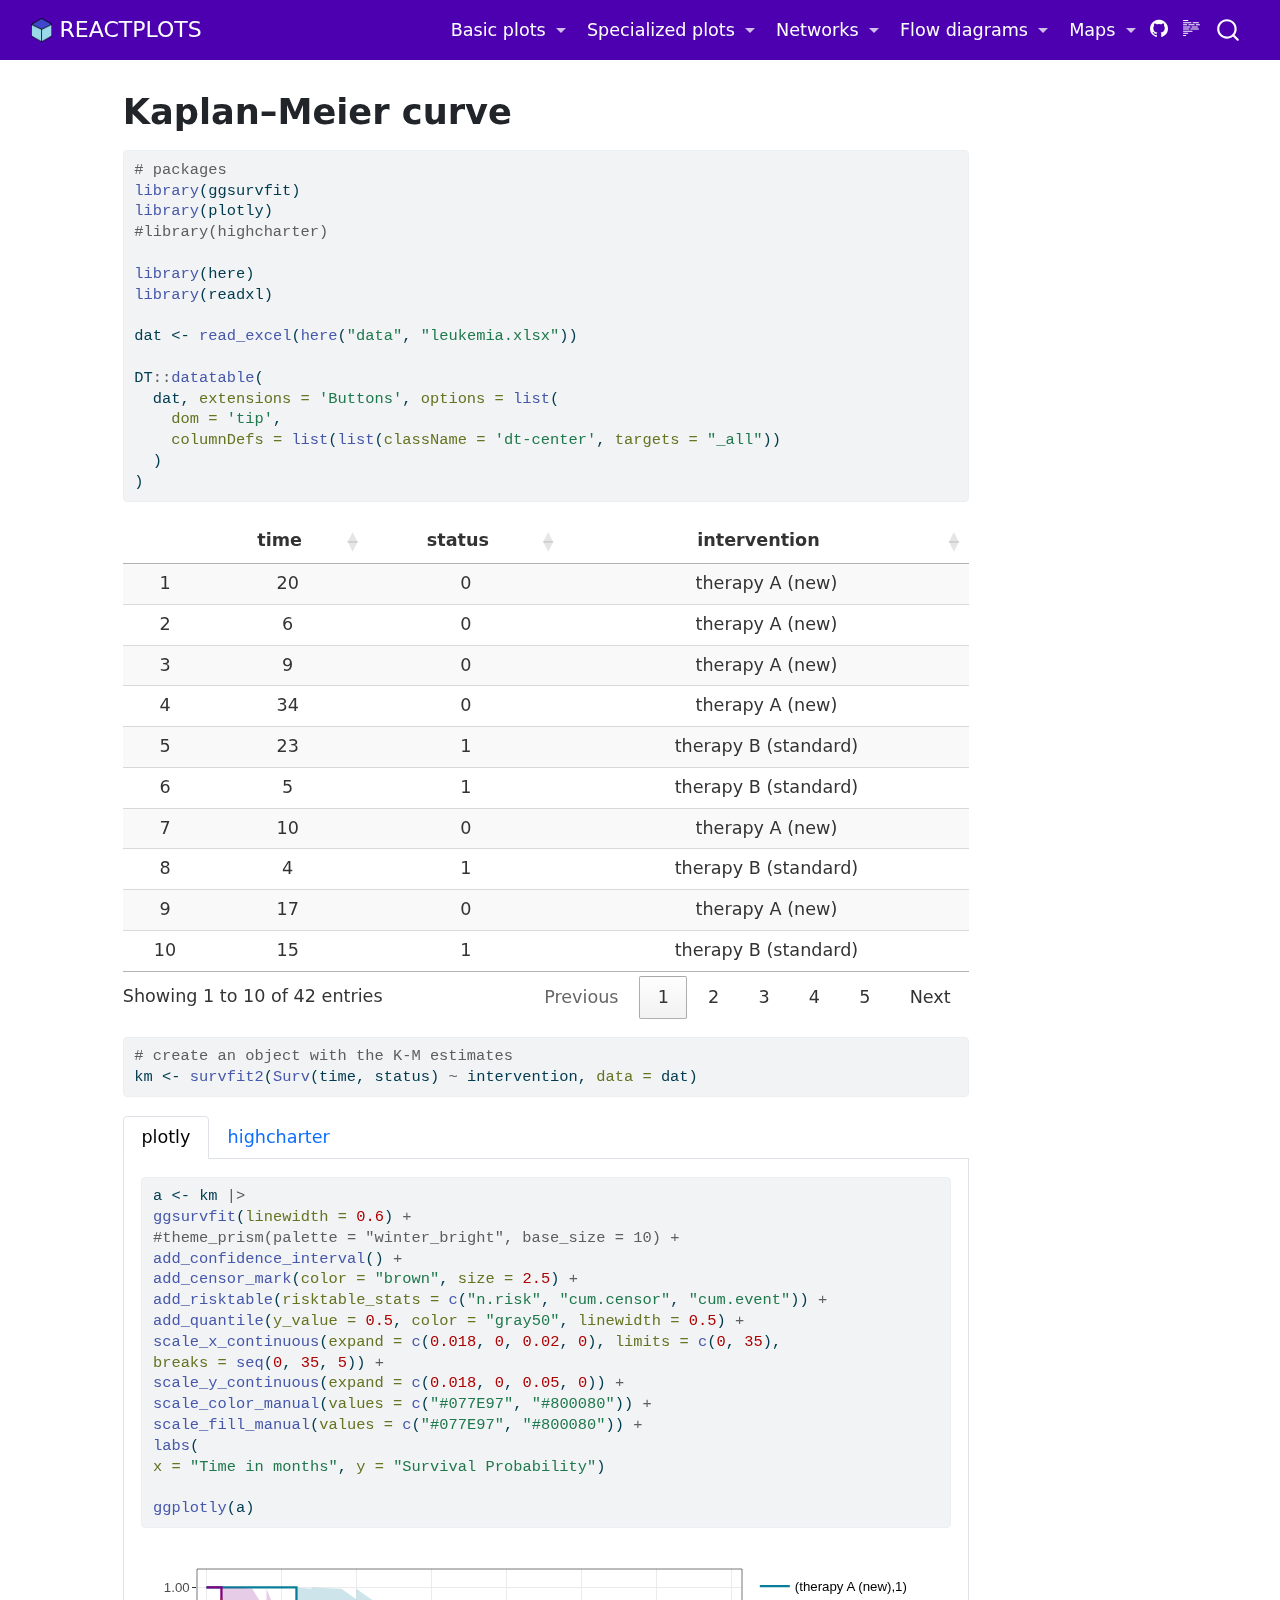
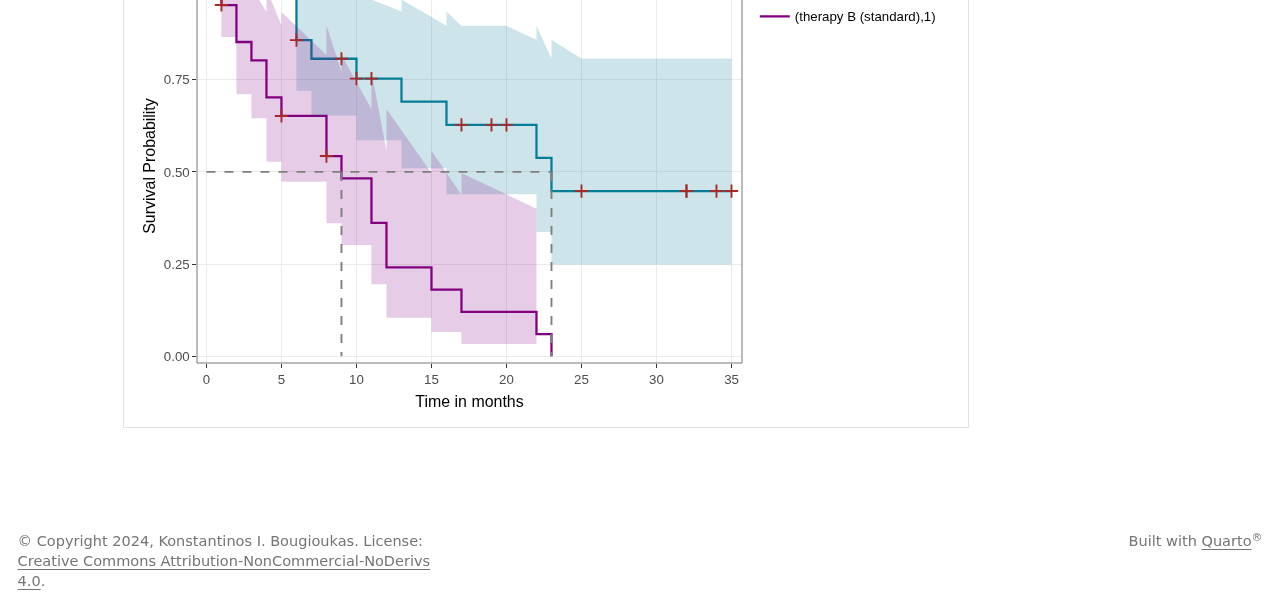
==== commit 502cad64: "0.1.12" ====
--- a/docs/km_curve.html
+++ b/docs/km_curve.html
@@ -139,88 +139,6 @@
 
 <script src="site_libs/plotly-main-2.11.1/plotly-latest.min.js"></script>
 
-<script src="site_libs/proj4js-2.3.15/proj4.js"></script>
-
-<link href="site_libs/highcharts-9.3.1/css/motion.css" rel="stylesheet">
-
-<script src="site_libs/highcharts-9.3.1/highcharts.js"></script>
-
-<script src="site_libs/highcharts-9.3.1/highcharts-3d.js"></script>
-
-<script src="site_libs/highcharts-9.3.1/highcharts-more.js"></script>
-
-<script src="site_libs/highcharts-9.3.1/modules/stock.js"></script>
-
-<script src="site_libs/highcharts-9.3.1/modules/map.js"></script>
-
-<script src="site_libs/highcharts-9.3.1/modules/data.js"></script>
-
-<script src="site_libs/highcharts-9.3.1/modules/exporting.js"></script>
-
-<script src="site_libs/highcharts-9.3.1/modules/offline-exporting.js"></script>
-
-<script src="site_libs/highcharts-9.3.1/modules/drilldown.js"></script>
-
-<script src="site_libs/highcharts-9.3.1/modules/item-series.js"></script>
-
-<script src="site_libs/highcharts-9.3.1/modules/overlapping-datalabels.js"></script>
-
-<script src="site_libs/highcharts-9.3.1/modules/annotations.js"></script>
-
-<script src="site_libs/highcharts-9.3.1/modules/export-data.js"></script>
-
-<script src="site_libs/highcharts-9.3.1/modules/funnel.js"></script>
-
-<script src="site_libs/highcharts-9.3.1/modules/heatmap.js"></script>
-
-<script src="site_libs/highcharts-9.3.1/modules/treemap.js"></script>
-
-<script src="site_libs/highcharts-9.3.1/modules/sankey.js"></script>
-
-<script src="site_libs/highcharts-9.3.1/modules/dependency-wheel.js"></script>
-
-<script src="site_libs/highcharts-9.3.1/modules/organization.js"></script>
-
-<script src="site_libs/highcharts-9.3.1/modules/solid-gauge.js"></script>
-
-<script src="site_libs/highcharts-9.3.1/modules/streamgraph.js"></script>
-
-<script src="site_libs/highcharts-9.3.1/modules/sunburst.js"></script>
-
-<script src="site_libs/highcharts-9.3.1/modules/vector.js"></script>
-
-<script src="site_libs/highcharts-9.3.1/modules/wordcloud.js"></script>
-
-<script src="site_libs/highcharts-9.3.1/modules/xrange.js"></script>
-
-<script src="site_libs/highcharts-9.3.1/modules/tilemap.js"></script>
-
-<script src="site_libs/highcharts-9.3.1/modules/venn.js"></script>
-
-<script src="site_libs/highcharts-9.3.1/modules/gantt.js"></script>
-
-<script src="site_libs/highcharts-9.3.1/modules/timeline.js"></script>
-
-<script src="site_libs/highcharts-9.3.1/modules/parallel-coordinates.js"></script>
-
-<script src="site_libs/highcharts-9.3.1/modules/bullet.js"></script>
-
-<script src="site_libs/highcharts-9.3.1/modules/coloraxis.js"></script>
-
-<script src="site_libs/highcharts-9.3.1/modules/dumbbell.js"></script>
-
-<script src="site_libs/highcharts-9.3.1/modules/lollipop.js"></script>
-
-<script src="site_libs/highcharts-9.3.1/modules/series-label.js"></script>
-
-<script src="site_libs/highcharts-9.3.1/plugins/motion.js"></script>
-
-<script src="site_libs/highcharts-9.3.1/custom/reset.js"></script>
-
-<script src="site_libs/highcharts-9.3.1/modules/boost.js"></script>
-
-<script src="site_libs/highchart-binding-0.9.4/highchart.js"></script>
-
 
 
 </head>
@@ -386,7 +304,7 @@
 <div class="sourceCode cell-code" id="cb1"><pre class="sourceCode r code-with-copy"><code class="sourceCode r"><span id="cb1-1"><a href="#cb1-1" aria-hidden="true" tabindex="-1"></a><span class="co"># packages</span></span>
 <span id="cb1-2"><a href="#cb1-2" aria-hidden="true" tabindex="-1"></a><span class="fu">library</span>(ggsurvfit)</span>
 <span id="cb1-3"><a href="#cb1-3" aria-hidden="true" tabindex="-1"></a><span class="fu">library</span>(plotly)</span>
-<span id="cb1-4"><a href="#cb1-4" aria-hidden="true" tabindex="-1"></a><span class="fu">library</span>(highcharter)</span>
+<span id="cb1-4"><a href="#cb1-4" aria-hidden="true" tabindex="-1"></a><span class="co">#library(highcharter)</span></span>
 <span id="cb1-5"><a href="#cb1-5" aria-hidden="true" tabindex="-1"></a></span>
 <span id="cb1-6"><a href="#cb1-6" aria-hidden="true" tabindex="-1"></a><span class="fu">library</span>(here)</span>
 <span id="cb1-7"><a href="#cb1-7" aria-hidden="true" tabindex="-1"></a><span class="fu">library</span>(readxl)</span>
@@ -400,8 +318,8 @@
 <span id="cb1-15"><a href="#cb1-15" aria-hidden="true" tabindex="-1"></a>  )</span>
 <span id="cb1-16"><a href="#cb1-16" aria-hidden="true" tabindex="-1"></a>)</span></code><button title="Copy to Clipboard" class="code-copy-button"><i class="bi"></i></button></pre></div>
 <div class="cell-output-display">
-<div class="datatables html-widget html-fill-item" id="htmlwidget-eab98f49d98c0475cebf" style="width:100%;height:auto;"></div>
-<script type="application/json" data-for="htmlwidget-eab98f49d98c0475cebf">{"x":{"filter":"none","vertical":false,"extensions":["Buttons"],"data":[["1","2","3","4","5","6","7","8","9","10","11","12","13","14","15","16","17","18","19","20","21","22","23","24","25","26","27","28","29","30","31","32","33","34","35","36","37","38","39","40","41","42"],[20,6,9,34,23,5,10,4,17,15,17,8,16,6,32,4,10,11,11,2,5,8,1,12,7,2,6,1,35,9,3,22,32,8,13,22,19,6,23,11,25,12],[0,0,0,0,1,1,0,1,0,1,1,0,1,1,0,1,1,1,1,1,0,1,0,1,1,1,1,1,0,1,1,1,0,1,1,1,0,1,1,0,0,1],["therapy A (new)","therapy A (new)","therapy A (new)","therapy A (new)","therapy B (standard)","therapy B (standard)","therapy A (new)","therapy B (standard)","therapy A (new)","therapy B (standard)","therapy B (standard)","therapy B (standard)","therapy A (new)","therapy A (new)","therapy A (new)","therapy B (standard)","therapy A (new)","therapy B (standard)","therapy B (standard)","therapy B (standard)","therapy B (standard)","therapy B (standard)","therapy B (standard)","therapy B (standard)","therapy A (new)","therapy B (standard)","therapy A (new)","therapy B (standard)","therapy A (new)","therapy B (standard)","therapy B (standard)","therapy B (standard)","therapy A (new)","therapy B (standard)","therapy A (new)","therapy A (new)","therapy A (new)","therapy A (new)","therapy A (new)","therapy A (new)","therapy A (new)","therapy B (standard)"]],"container":"<table class=\"display\">\n  <thead>\n    <tr>\n      <th> <\/th>\n      <th>time<\/th>\n      <th>status<\/th>\n      <th>intervention<\/th>\n    <\/tr>\n  <\/thead>\n<\/table>","options":{"dom":"tip","columnDefs":[{"className":"dt-center","targets":"_all"},{"orderable":false,"targets":0},{"name":" ","targets":0},{"name":"time","targets":1},{"name":"status","targets":2},{"name":"intervention","targets":3}],"order":[],"autoWidth":false,"orderClasses":false}},"evals":[],"jsHooks":[]}</script>
+<div class="datatables html-widget html-fill-item" id="htmlwidget-54523e5f92fef038e23d" style="width:100%;height:auto;"></div>
+<script type="application/json" data-for="htmlwidget-54523e5f92fef038e23d">{"x":{"filter":"none","vertical":false,"extensions":["Buttons"],"data":[["1","2","3","4","5","6","7","8","9","10","11","12","13","14","15","16","17","18","19","20","21","22","23","24","25","26","27","28","29","30","31","32","33","34","35","36","37","38","39","40","41","42"],[20,6,9,34,23,5,10,4,17,15,17,8,16,6,32,4,10,11,11,2,5,8,1,12,7,2,6,1,35,9,3,22,32,8,13,22,19,6,23,11,25,12],[0,0,0,0,1,1,0,1,0,1,1,0,1,1,0,1,1,1,1,1,0,1,0,1,1,1,1,1,0,1,1,1,0,1,1,1,0,1,1,0,0,1],["therapy A (new)","therapy A (new)","therapy A (new)","therapy A (new)","therapy B (standard)","therapy B (standard)","therapy A (new)","therapy B (standard)","therapy A (new)","therapy B (standard)","therapy B (standard)","therapy B (standard)","therapy A (new)","therapy A (new)","therapy A (new)","therapy B (standard)","therapy A (new)","therapy B (standard)","therapy B (standard)","therapy B (standard)","therapy B (standard)","therapy B (standard)","therapy B (standard)","therapy B (standard)","therapy A (new)","therapy B (standard)","therapy A (new)","therapy B (standard)","therapy A (new)","therapy B (standard)","therapy B (standard)","therapy B (standard)","therapy A (new)","therapy B (standard)","therapy A (new)","therapy A (new)","therapy A (new)","therapy A (new)","therapy A (new)","therapy A (new)","therapy A (new)","therapy B (standard)"]],"container":"<table class=\"display\">\n  <thead>\n    <tr>\n      <th> <\/th>\n      <th>time<\/th>\n      <th>status<\/th>\n      <th>intervention<\/th>\n    <\/tr>\n  <\/thead>\n<\/table>","options":{"dom":"tip","columnDefs":[{"className":"dt-center","targets":"_all"},{"orderable":false,"targets":0},{"name":" ","targets":0},{"name":"time","targets":1},{"name":"status","targets":2},{"name":"intervention","targets":3}],"order":[],"autoWidth":false,"orderClasses":false}},"evals":[],"jsHooks":[]}</script>
 </div>
 </div>
 <div class="cell">
@@ -430,21 +348,17 @@
 <span id="cb3-15"><a href="#cb3-15" aria-hidden="true" tabindex="-1"></a></span>
 <span id="cb3-16"><a href="#cb3-16" aria-hidden="true" tabindex="-1"></a><span class="fu">ggplotly</span>(a)</span></code><button title="Copy to Clipboard" class="code-copy-button"><i class="bi"></i></button></pre></div>
 <div class="cell-output-display">
-<div class="plotly html-widget html-fill-item" id="htmlwidget-995cb2151c13149eb877" style="width:100%;height:464px;"></div>
-<script type="application/json" data-for="htmlwidget-995cb2151c13149eb877">{"x":{"data":[{"x":[0,6,7,9,10,11,13,16,17,19,20,22,23,25,32,34,35],"y":[1,0.8571428571428571,0.80672268907563016,0.80672268907563016,0.75294117647058811,0.75294117647058811,0.69019607843137243,0.62745098039215674,0.62745098039215674,0.62745098039215674,0.62745098039215674,0.53781512605042003,0.44817927170868338,0.44817927170868338,0.44817927170868338,0.44817927170868338,0.44817927170868338],"text":["is_ggsurvfit: TRUE<br />time:  0<br />estimate: 1.00000000<br />strata: therapy A (new)","is_ggsurvfit: TRUE<br />time:  6<br />estimate: 0.85714286<br />strata: therapy A (new)","is_ggsurvfit: TRUE<br />time:  7<br />estimate: 0.80672269<br />strata: therapy A (new)","is_ggsurvfit: TRUE<br />time:  9<br />estimate: 0.80672269<br />strata: therapy A (new)","is_ggsurvfit: TRUE<br />time: 10<br />estimate: 0.75294118<br />strata: therapy A (new)","is_ggsurvfit: TRUE<br />time: 11<br />estimate: 0.75294118<br />strata: therapy A (new)","is_ggsurvfit: TRUE<br />time: 13<br />estimate: 0.69019608<br />strata: therapy A (new)","is_ggsurvfit: TRUE<br />time: 16<br />estimate: 0.62745098<br />strata: therapy A (new)","is_ggsurvfit: TRUE<br />time: 17<br />estimate: 0.62745098<br />strata: therapy A (new)","is_ggsurvfit: TRUE<br />time: 19<br />estimate: 0.62745098<br />strata: therapy A (new)","is_ggsurvfit: TRUE<br />time: 20<br />estimate: 0.62745098<br />strata: therapy A (new)","is_ggsurvfit: TRUE<br />time: 22<br />estimate: 0.53781513<br />strata: therapy A (new)","is_ggsurvfit: TRUE<br />time: 23<br />estimate: 0.44817927<br />strata: therapy A (new)","is_ggsurvfit: TRUE<br />time: 25<br />estimate: 0.44817927<br />strata: therapy A (new)","is_ggsurvfit: TRUE<br />time: 32<br />estimate: 0.44817927<br />strata: therapy A (new)","is_ggsurvfit: TRUE<br />time: 34<br />estimate: 0.44817927<br />strata: therapy A (new)","is_ggsurvfit: TRUE<br />time: 35<br />estimate: 0.44817927<br />strata: therapy A (new)"],"type":"scatter","mode":"lines","line":{"width":2.2677165354330708,"color":"rgba(7,126,151,1)","dash":"solid","shape":"hv"},"hoveron":"points","name":"(therapy A (new),1)","legendgroup":"(therapy A (new),1)","showlegend":true,"xaxis":"x","yaxis":"y","hoverinfo":"text","frame":null},{"x":[0,1,2,3,4,5,8,9,11,12,15,17,22,23],"y":[1,0.95238095238095233,0.85213032581453629,0.80200501253132828,0.70175438596491224,0.65162907268170422,0.54302422723475352,0.48268820198644757,0.36201615148983568,0.24134410099322379,0.18100807574491784,0.12067205049661189,0.060336025248305947,0],"text":["is_ggsurvfit: TRUE<br />time:  0<br />estimate: 1.00000000<br />strata: therapy B (standard)","is_ggsurvfit: TRUE<br />time:  1<br />estimate: 0.95238095<br />strata: therapy B (standard)","is_ggsurvfit: TRUE<br />time:  2<br />estimate: 0.85213033<br />strata: therapy B (standard)","is_ggsurvfit: TRUE<br />time:  3<br />estimate: 0.80200501<br />strata: therapy B (standard)","is_ggsurvfit: TRUE<br />time:  4<br />estimate: 0.70175439<br />strata: therapy B (standard)","is_ggsurvfit: TRUE<br />time:  5<br />estimate: 0.65162907<br />strata: therapy B (standard)","is_ggsurvfit: TRUE<br />time:  8<br />estimate: 0.54302423<br />strata: therapy B (standard)","is_ggsurvfit: TRUE<br />time:  9<br />estimate: 0.48268820<br />strata: therapy B (standard)","is_ggsurvfit: TRUE<br />time: 11<br />estimate: 0.36201615<br />strata: therapy B (standard)","is_ggsurvfit: TRUE<br />time: 12<br />estimate: 0.24134410<br />strata: therapy B (standard)","is_ggsurvfit: TRUE<br />time: 15<br />estimate: 0.18100808<br />strata: therapy B (standard)","is_ggsurvfit: TRUE<br />time: 17<br />estimate: 0.12067205<br />strata: therapy B (standard)","is_ggsurvfit: TRUE<br />time: 22<br />estimate: 0.06033603<br />strata: therapy B (standard)","is_ggsurvfit: TRUE<br />time: 23<br />estimate: 0.00000000<br />strata: therapy B (standard)"],"type":"scatter","mode":"lines","line":{"width":2.2677165354330708,"color":"rgba(128,0,128,1)","dash":"solid","shape":"hv"},"hoveron":"points","name":"(therapy B (standard),1)","legendgroup":"(therapy B (standard),1)","showlegend":true,"xaxis":"x","yaxis":"y","hoverinfo":"text","frame":null},{"x":[0,6,6,7,7,9,9,10,10,11,11,13,13,16,16,17,17,19,19,20,20,22,22,23,23,25,25,32,32,34,34,35,35,35,35,35,34,34,32,32,25,25,23,23,22,22,20,20,19,19,17,17,16,16,13,13,11,11,10,10,9,9,7,7,6,6,0,0],"y":[1,1,0.71981708391627042,0.71981708391627042,0.65312421846217106,0.65312421846217106,0.65312421846217106,0.65312421846217106,0.58591898202969417,0.58591898202969417,0.58591898202969417,0.58591898202969417,0.50961309910178021,0.50961309910178021,0.43939392496876695,0.43939392496876695,0.43939392496876695,0.43939392496876695,0.43939392496876695,0.43939392496876695,0.43939392496876695,0.43939392496876695,0.33703661615768471,0.33703661615768471,0.24878822681765961,0.24878822681765961,0.24878822681765961,0.24878822681765961,0.24878822681765961,0.24878822681765961,0.24878822681765961,0.24878822681765961,0.24878822681765961,0.24878822681765961,0.80737204552907704,0.80737204552907704,0.80737204552907704,0.80737204552907704,0.80737204552907704,0.80737204552907704,0.80737204552907704,0.80737204552907704,0.85820084804466479,0.80737204552907704,0.89599493853508172,0.85820084804466479,0.89599493853508172,0.89599493853508172,0.89599493853508172,0.89599493853508172,0.89599493853508172,0.89599493853508172,0.93476919553613003,0.89599493853508172,0.96757475455229747,0.93476919553613003,0.96757475455229747,0.96757475455229747,0.99644367590865912,0.96757475455229747,0.99644367590865912,0.99644367590865912,1,0.99644367590865912,1,1,1,1],"text":["is_ggsurvfit: TRUE<br />time:  0<br />strata: therapy A (new)<br />conf.low: 1.000000000<br />conf.high: 1.0000000","is_ggsurvfit: TRUE<br />time:  6<br />strata: therapy A (new)<br />conf.low: 1.000000000<br />conf.high: 1.0000000","is_ggsurvfit: TRUE<br />time:  6<br />strata: therapy A (new)<br />conf.low: 0.719817084<br />conf.high: 1.0000000","is_ggsurvfit: TRUE<br />time:  7<br />strata: therapy A (new)<br />conf.low: 0.719817084<br />conf.high: 1.0000000","is_ggsurvfit: TRUE<br />time:  7<br />strata: therapy A (new)<br />conf.low: 0.653124218<br />conf.high: 0.9964437","is_ggsurvfit: TRUE<br />time:  9<br />strata: therapy A (new)<br />conf.low: 0.653124218<br />conf.high: 0.9964437","is_ggsurvfit: TRUE<br />time:  9<br />strata: therapy A (new)<br />conf.low: 0.653124218<br />conf.high: 0.9964437","is_ggsurvfit: TRUE<br />time: 10<br />strata: therapy A (new)<br />conf.low: 0.653124218<br />conf.high: 0.9964437","is_ggsurvfit: TRUE<br />time: 10<br />strata: therapy A (new)<br />conf.low: 0.585918982<br />conf.high: 0.9675748","is_ggsurvfit: TRUE<br />time: 11<br />strata: therapy A (new)<br />conf.low: 0.585918982<br />conf.high: 0.9675748","is_ggsurvfit: TRUE<br />time: 11<br />strata: therapy A (new)<br />conf.low: 0.585918982<br />conf.high: 0.9675748","is_ggsurvfit: TRUE<br />time: 13<br />strata: therapy A (new)<br />conf.low: 0.585918982<br />conf.high: 0.9675748","is_ggsurvfit: TRUE<br />time: 13<br />strata: therapy A (new)<br />conf.low: 0.509613099<br />conf.high: 0.9347692","is_ggsurvfit: TRUE<br />time: 16<br />strata: therapy A (new)<br />conf.low: 0.509613099<br />conf.high: 0.9347692","is_ggsurvfit: TRUE<br />time: 16<br />strata: therapy A (new)<br />conf.low: 0.439393925<br />conf.high: 0.8959949","is_ggsurvfit: TRUE<br />time: 17<br />strata: therapy A (new)<br />conf.low: 0.439393925<br />conf.high: 0.8959949","is_ggsurvfit: TRUE<br />time: 17<br />strata: therapy A (new)<br />conf.low: 0.439393925<br />conf.high: 0.8959949","is_ggsurvfit: TRUE<br />time: 19<br />strata: therapy A (new)<br />conf.low: 0.439393925<br />conf.high: 0.8959949","is_ggsurvfit: TRUE<br />time: 19<br />strata: therapy A (new)<br />conf.low: 0.439393925<br />conf.high: 0.8959949","is_ggsurvfit: TRUE<br />time: 20<br />strata: therapy A (new)<br />conf.low: 0.439393925<br />conf.high: 0.8959949","is_ggsurvfit: TRUE<br />time: 20<br />strata: therapy A (new)<br />conf.low: 0.439393925<br />conf.high: 0.8959949","is_ggsurvfit: TRUE<br />time: 22<br />strata: therapy A (new)<br />conf.low: 0.439393925<br />conf.high: 0.8959949","is_ggsurvfit: TRUE<br />time: 22<br />strata: therapy A (new)<br />conf.low: 0.337036616<br />conf.high: 0.8582008","is_ggsurvfit: TRUE<br />time: 23<br />strata: therapy A (new)<br />conf.low: 0.337036616<br />conf.high: 0.8582008","is_ggsurvfit: TRUE<br />time: 23<br />strata: therapy A (new)<br />conf.low: 0.248788227<br />conf.high: 0.8073720","is_ggsurvfit: TRUE<br />time: 25<br />strata: therapy A (new)<br />conf.low: 0.248788227<br />conf.high: 0.8073720","is_ggsurvfit: TRUE<br />time: 25<br />strata: therapy A (new)<br />conf.low: 0.248788227<br />conf.high: 0.8073720","is_ggsurvfit: TRUE<br />time: 32<br />strata: therapy A (new)<br />conf.low: 0.248788227<br />conf.high: 0.8073720","is_ggsurvfit: TRUE<br />time: 32<br />strata: therapy A (new)<br />conf.low: 0.248788227<br />conf.high: 0.8073720","is_ggsurvfit: TRUE<br />time: 34<br />strata: therapy A (new)<br />conf.low: 0.248788227<br />conf.high: 0.8073720","is_ggsurvfit: TRUE<br />time: 34<br />strata: therapy A (new)<br />conf.low: 0.248788227<br />conf.high: 0.8073720","is_ggsurvfit: TRUE<br />time: 35<br />strata: therapy A (new)<br />conf.low: 0.248788227<br />conf.high: 0.8073720","is_ggsurvfit: TRUE<br />time: 35<br />strata: therapy A (new)<br />conf.low: 0.248788227<br />conf.high: 0.8073720","is_ggsurvfit: TRUE<br />time: 35<br />strata: therapy A (new)<br />conf.low: 0.248788227<br />conf.high: 0.8073720","is_ggsurvfit: TRUE<br />time: 35<br />strata: therapy A (new)<br />conf.low: 0.248788227<br />conf.high: 0.8073720","is_ggsurvfit: TRUE<br />time: 35<br />strata: therapy A (new)<br />conf.low: 0.248788227<br />conf.high: 0.8073720","is_ggsurvfit: TRUE<br />time: 34<br />strata: therapy A (new)<br />conf.low: 0.248788227<br />conf.high: 0.8073720","is_ggsurvfit: TRUE<br />time: 34<br />strata: therapy A (new)<br />conf.low: 0.248788227<br />conf.high: 0.8073720","is_ggsurvfit: TRUE<br />time: 32<br />strata: therapy A (new)<br />conf.low: 0.248788227<br />conf.high: 0.8073720","is_ggsurvfit: TRUE<br />time: 32<br />strata: therapy A (new)<br />conf.low: 0.248788227<br />conf.high: 0.8073720","is_ggsurvfit: TRUE<br />time: 25<br />strata: therapy A (new)<br />conf.low: 0.248788227<br />conf.high: 0.8073720","is_ggsurvfit: TRUE<br />time: 25<br />strata: therapy A (new)<br />conf.low: 0.248788227<br />conf.high: 0.8073720","is_ggsurvfit: TRUE<br />time: 23<br />strata: therapy A (new)<br />conf.low: 0.337036616<br />conf.high: 0.8582008","is_ggsurvfit: TRUE<br />time: 23<br />strata: therapy A (new)<br />conf.low: 0.248788227<br />conf.high: 0.8073720","is_ggsurvfit: TRUE<br />time: 22<br />strata: therapy A (new)<br />conf.low: 0.439393925<br />conf.high: 0.8959949","is_ggsurvfit: TRUE<br />time: 22<br />strata: therapy A (new)<br />conf.low: 0.337036616<br />conf.high: 0.8582008","is_ggsurvfit: TRUE<br />time: 20<br />strata: therapy A (new)<br />conf.low: 0.439393925<br />conf.high: 0.8959949","is_ggsurvfit: TRUE<br />time: 20<br />strata: therapy A (new)<br />conf.low: 0.439393925<br />conf.high: 0.8959949","is_ggsurvfit: TRUE<br />time: 19<br />strata: therapy A (new)<br />conf.low: 0.439393925<br />conf.high: 0.8959949","is_ggsurvfit: TRUE<br />time: 19<br />strata: therapy A (new)<br />conf.low: 0.439393925<br />conf.high: 0.8959949","is_ggsurvfit: TRUE<br />time: 17<br />strata: therapy A (new)<br />conf.low: 0.439393925<br />conf.high: 0.8959949","is_ggsurvfit: TRUE<br />time: 17<br />strata: therapy A (new)<br />conf.low: 0.439393925<br />conf.high: 0.8959949","is_ggsurvfit: TRUE<br />time: 16<br />strata: therapy A (new)<br />conf.low: 0.509613099<br />conf.high: 0.9347692","is_ggsurvfit: TRUE<br />time: 16<br />strata: therapy A (new)<br />conf.low: 0.439393925<br />conf.high: 0.8959949","is_ggsurvfit: TRUE<br />time: 13<br />strata: therapy A (new)<br />conf.low: 0.585918982<br />conf.high: 0.9675748","is_ggsurvfit: TRUE<br />time: 13<br />strata: therapy A (new)<br />conf.low: 0.509613099<br />conf.high: 0.9347692","is_ggsurvfit: TRUE<br />time: 11<br />strata: therapy A (new)<br />conf.low: 0.585918982<br />conf.high: 0.9675748","is_ggsurvfit: TRUE<br />time: 11<br />strata: therapy A (new)<br />conf.low: 0.585918982<br />conf.high: 0.9675748","is_ggsurvfit: TRUE<br />time: 10<br />strata: therapy A (new)<br />conf.low: 0.653124218<br />conf.high: 0.9964437","is_ggsurvfit: TRUE<br />time: 10<br />strata: therapy A (new)<br />conf.low: 0.585918982<br />conf.high: 0.9675748","is_ggsurvfit: TRUE<br />time:  9<br />strata: therapy A (new)<br />conf.low: 0.653124218<br />conf.high: 0.9964437","is_ggsurvfit: TRUE<br />time:  9<br />strata: therapy A (new)<br />conf.low: 0.653124218<br />conf.high: 0.9964437","is_ggsurvfit: TRUE<br />time:  7<br />strata: therapy A (new)<br />conf.low: 0.719817084<br />conf.high: 1.0000000","is_ggsurvfit: TRUE<br />time:  7<br />strata: therapy A (new)<br />conf.low: 0.653124218<br />conf.high: 0.9964437","is_ggsurvfit: TRUE<br />time:  6<br />strata: therapy A (new)<br />conf.low: 1.000000000<br />conf.high: 1.0000000","is_ggsurvfit: TRUE<br />time:  6<br />strata: therapy A (new)<br />conf.low: 0.719817084<br />conf.high: 1.0000000","is_ggsurvfit: TRUE<br />time:  0<br />strata: therapy A (new)<br />conf.low: 1.000000000<br />conf.high: 1.0000000","is_ggsurvfit: TRUE<br />time:  0<br />strata: therapy A (new)<br />conf.low: 1.000000000<br />conf.high: 1.0000000"],"type":"scatter","mode":"lines","line":{"width":1.8897637795275593,"color":"transparent","dash":"solid"},"fill":"toself","fillcolor":"rgba(7,126,151,0.2)","hoveron":"points","name":"(therapy A (new),1)","legendgroup":"(therapy A (new),1)","showlegend":false,"xaxis":"x","yaxis":"y","hoverinfo":"text","frame":null},{"x":[0,1,1,2,2,3,3,4,4,5,5,8,8,9,9,11,11,12,12,15,15,17,17,22,22,22,22,17,17,15,15,12,12,11,11,9,9,8,8,5,5,4,4,3,3,2,2,1,1,0,0],"y":[1,1,0.8655184270563866,0.8655184270563866,0.71071142115223662,0.71071142115223662,0.64560776496728811,0.64560776496728811,0.52760974084751433,0.52760974084751433,0.47313464410945355,0.47313464410945355,0.36109015744751005,0.36109015744751005,0.30202232929216427,0.30202232929216427,0.19545471118044322,0.19545471118044322,0.10453802870473841,0.10453802870473841,0.065925174946018156,0.065925174946018156,0.033265367647130055,0.033265367647130055,0.0090933721233394365,0.43774486202959967,0.40033948829835236,0.4969865231560805,0.43774486202959967,0.55718455576336356,0.4969865231560805,0.67051693534530077,0.55718455576336356,0.77142607595588231,0.67051693534530077,0.8166251704237214,0.77142607595588231,0.89746217836837872,0.8166251704237214,0.93337779819974498,0.89746217836837872,0.99628919450491193,0.93337779819974498,1,0.99628919450491193,1,1,1,1,1,1],"text":["is_ggsurvfit: TRUE<br />time:  0<br />strata: therapy B (standard)<br />conf.low: 1.000000000<br />conf.high: 1.0000000","is_ggsurvfit: TRUE<br />time:  1<br />strata: therapy B (standard)<br />conf.low: 1.000000000<br />conf.high: 1.0000000","is_ggsurvfit: TRUE<br />time:  1<br />strata: therapy B (standard)<br />conf.low: 0.865518427<br />conf.high: 1.0000000","is_ggsurvfit: TRUE<br />time:  2<br />strata: therapy B (standard)<br />conf.low: 0.865518427<br />conf.high: 1.0000000","is_ggsurvfit: TRUE<br />time:  2<br />strata: therapy B (standard)<br />conf.low: 0.710711421<br />conf.high: 1.0000000","is_ggsurvfit: TRUE<br />time:  3<br />strata: therapy B (standard)<br />conf.low: 0.710711421<br />conf.high: 1.0000000","is_ggsurvfit: TRUE<br />time:  3<br />strata: therapy B (standard)<br />conf.low: 0.645607765<br />conf.high: 0.9962892","is_ggsurvfit: TRUE<br />time:  4<br />strata: therapy B (standard)<br />conf.low: 0.645607765<br />conf.high: 0.9962892","is_ggsurvfit: TRUE<br />time:  4<br />strata: therapy B (standard)<br />conf.low: 0.527609741<br />conf.high: 0.9333778","is_ggsurvfit: TRUE<br />time:  5<br />strata: therapy B (standard)<br />conf.low: 0.527609741<br />conf.high: 0.9333778","is_ggsurvfit: TRUE<br />time:  5<br />strata: therapy B (standard)<br />conf.low: 0.473134644<br />conf.high: 0.8974622","is_ggsurvfit: TRUE<br />time:  8<br />strata: therapy B (standard)<br />conf.low: 0.473134644<br />conf.high: 0.8974622","is_ggsurvfit: TRUE<br />time:  8<br />strata: therapy B (standard)<br />conf.low: 0.361090157<br />conf.high: 0.8166252","is_ggsurvfit: TRUE<br />time:  9<br />strata: therapy B (standard)<br />conf.low: 0.361090157<br />conf.high: 0.8166252","is_ggsurvfit: TRUE<br />time:  9<br />strata: therapy B (standard)<br />conf.low: 0.302022329<br />conf.high: 0.7714261","is_ggsurvfit: TRUE<br />time: 11<br />strata: therapy B (standard)<br />conf.low: 0.302022329<br />conf.high: 0.7714261","is_ggsurvfit: TRUE<br />time: 11<br />strata: therapy B (standard)<br />conf.low: 0.195454711<br />conf.high: 0.6705169","is_ggsurvfit: TRUE<br />time: 12<br />strata: therapy B (standard)<br />conf.low: 0.195454711<br />conf.high: 0.6705169","is_ggsurvfit: TRUE<br />time: 12<br />strata: therapy B (standard)<br />conf.low: 0.104538029<br />conf.high: 0.5571846","is_ggsurvfit: TRUE<br />time: 15<br />strata: therapy B (standard)<br />conf.low: 0.104538029<br />conf.high: 0.5571846","is_ggsurvfit: TRUE<br />time: 15<br />strata: therapy B (standard)<br />conf.low: 0.065925175<br />conf.high: 0.4969865","is_ggsurvfit: TRUE<br />time: 17<br />strata: therapy B (standard)<br />conf.low: 0.065925175<br />conf.high: 0.4969865","is_ggsurvfit: TRUE<br />time: 17<br />strata: therapy B (standard)<br />conf.low: 0.033265368<br />conf.high: 0.4377449","is_ggsurvfit: TRUE<br />time: 22<br />strata: therapy B (standard)<br />conf.low: 0.033265368<br />conf.high: 0.4377449","is_ggsurvfit: TRUE<br />time: 22<br />strata: therapy B (standard)<br />conf.low: 0.009093372<br />conf.high: 0.4003395","is_ggsurvfit: TRUE<br />time: 22<br />strata: therapy B (standard)<br />conf.low: 0.033265368<br />conf.high: 0.4377449","is_ggsurvfit: TRUE<br />time: 22<br />strata: therapy B (standard)<br />conf.low: 0.009093372<br />conf.high: 0.4003395","is_ggsurvfit: TRUE<br />time: 17<br />strata: therapy B (standard)<br />conf.low: 0.065925175<br />conf.high: 0.4969865","is_ggsurvfit: TRUE<br />time: 17<br />strata: therapy B (standard)<br />conf.low: 0.033265368<br />conf.high: 0.4377449","is_ggsurvfit: TRUE<br />time: 15<br />strata: therapy B (standard)<br />conf.low: 0.104538029<br />conf.high: 0.5571846","is_ggsurvfit: TRUE<br />time: 15<br />strata: therapy B (standard)<br />conf.low: 0.065925175<br />conf.high: 0.4969865","is_ggsurvfit: TRUE<br />time: 12<br />strata: therapy B (standard)<br />conf.low: 0.195454711<br />conf.high: 0.6705169","is_ggsurvfit: TRUE<br />time: 12<br />strata: therapy B (standard)<br />conf.low: 0.104538029<br />conf.high: 0.5571846","is_ggsurvfit: TRUE<br />time: 11<br />strata: therapy B (standard)<br />conf.low: 0.302022329<br />conf.high: 0.7714261","is_ggsurvfit: TRUE<br />time: 11<br />strata: therapy B (standard)<br />conf.low: 0.195454711<br />conf.high: 0.6705169","is_ggsurvfit: TRUE<br />time:  9<br />strata: therapy B (standard)<br />conf.low: 0.361090157<br />conf.high: 0.8166252","is_ggsurvfit: TRUE<br />time:  9<br />strata: therapy B (standard)<br />conf.low: 0.302022329<br />conf.high: 0.7714261","is_ggsurvfit: TRUE<br />time:  8<br />strata: therapy B (standard)<br />conf.low: 0.473134644<br />conf.high: 0.8974622","is_ggsurvfit: TRUE<br />time:  8<br />strata: therapy B (standard)<br />conf.low: 0.361090157<br />conf.high: 0.8166252","is_ggsurvfit: TRUE<br />time:  5<br />strata: therapy B (standard)<br />conf.low: 0.527609741<br />conf.high: 0.9333778","is_ggsurvfit: TRUE<br />time:  5<br />strata: therapy B (standard)<br />conf.low: 0.473134644<br />conf.high: 0.8974622","is_ggsurvfit: TRUE<br />time:  4<br />strata: therapy B (standard)<br />conf.low: 0.645607765<br />conf.high: 0.9962892","is_ggsurvfit: TRUE<br />time:  4<br />strata: therapy B (standard)<br />conf.low: 0.527609741<br />conf.high: 0.9333778","is_ggsurvfit: TRUE<br />time:  3<br />strata: therapy B (standard)<br />conf.low: 0.710711421<br />conf.high: 1.0000000","is_ggsurvfit: TRUE<br />time:  3<br />strata: therapy B (standard)<br />conf.low: 0.645607765<br />conf.high: 0.9962892","is_ggsurvfit: TRUE<br />time:  2<br />strata: therapy B (standard)<br />conf.low: 0.865518427<br />conf.high: 1.0000000","is_ggsurvfit: TRUE<br />time:  2<br />strata: therapy B (standard)<br />conf.low: 0.710711421<br />conf.high: 1.0000000","is_ggsurvfit: TRUE<br />time:  1<br />strata: therapy B (standard)<br />conf.low: 1.000000000<br />conf.high: 1.0000000","is_ggsurvfit: TRUE<br />time:  1<br />strata: therapy B (standard)<br />conf.low: 0.865518427<br />conf.high: 1.0000000","is_ggsurvfit: TRUE<br />time:  0<br />strata: therapy B (standard)<br />conf.low: 1.000000000<br />conf.high: 1.0000000","is_ggsurvfit: TRUE<br />time:  0<br />strata: therapy B (standard)<br />conf.low: 1.000000000<br />conf.high: 1.0000000"],"type":"scatter","mode":"lines","line":{"width":1.8897637795275593,"color":"transparent","dash":"solid"},"fill":"toself","fillcolor":"rgba(128,0,128,0.2)","hoveron":"points","name":"(therapy B (standard),1)","legendgroup":"(therapy B (standard),1)","showlegend":false,"xaxis":"x","yaxis":"y","hoverinfo":"text","frame":null},{"x":[6,9,10,11,17,19,20,25,32,32,34,35,1,5,8],"y":[0.8571428571428571,0.80672268907563016,0.75294117647058811,0.75294117647058811,0.62745098039215674,0.62745098039215674,0.62745098039215674,0.44817927170868338,0.44817927170868338,0.44817927170868338,0.44817927170868338,0.44817927170868338,0.95238095238095233,0.65162907268170422,0.54302422723475352],"text":["is_ggsurvfit: TRUE<br />time:  6<br />estimate: 0.8571429<br />strata: brown","is_ggsurvfit: TRUE<br />time:  9<br />estimate: 0.8067227<br />strata: brown","is_ggsurvfit: TRUE<br />time: 10<br />estimate: 0.7529412<br />strata: brown","is_ggsurvfit: TRUE<br />time: 11<br />estimate: 0.7529412<br />strata: brown","is_ggsurvfit: TRUE<br />time: 17<br />estimate: 0.6274510<br />strata: brown","is_ggsurvfit: TRUE<br />time: 19<br />estimate: 0.6274510<br />strata: brown","is_ggsurvfit: TRUE<br />time: 20<br />estimate: 0.6274510<br />strata: brown","is_ggsurvfit: TRUE<br />time: 25<br />estimate: 0.4481793<br />strata: brown","is_ggsurvfit: TRUE<br />time: 32<br />estimate: 0.4481793<br />strata: brown","is_ggsurvfit: TRUE<br />time: 32<br />estimate: 0.4481793<br />strata: brown","is_ggsurvfit: TRUE<br />time: 34<br />estimate: 0.4481793<br />strata: brown","is_ggsurvfit: TRUE<br />time: 35<br />estimate: 0.4481793<br />strata: brown","is_ggsurvfit: TRUE<br />time:  1<br />estimate: 0.9523810<br />strata: brown","is_ggsurvfit: TRUE<br />time:  5<br />estimate: 0.6516291<br />strata: brown","is_ggsurvfit: TRUE<br />time:  8<br />estimate: 0.5430242<br />strata: brown"],"type":"scatter","mode":"markers","marker":{"autocolorscale":false,"color":"rgba(165,42,42,1)","opacity":1,"size":9.4488188976377963,"symbol":"cross-thin-open","line":{"width":1.8897637795275593,"color":"rgba(165,42,42,1)"}},"hoveron":"points","showlegend":false,"xaxis":"x","yaxis":"y","hoverinfo":"text","frame":null},{"visible":false,"showlegend":false,"xaxis":"x","yaxis":"y","hoverinfo":"text","frame":null},{"x":[23,23,null,9,9,null,0,23],"y":[0.5,0,null,0.5,0,null,0.5,0.5],"text":["is_ggsurvfit: TRUE<br />x: 23<br />y: 0.5<br />xend: 23<br />yend: 0.0","is_ggsurvfit: TRUE<br />x: 23<br />y: 0.5<br />xend: 23<br />yend: 0.0",null,"is_ggsurvfit: TRUE<br />x:  9<br />y: 0.5<br />xend:  9<br />yend: 0.0","is_ggsurvfit: TRUE<br />x:  9<br />y: 0.5<br />xend:  9<br />yend: 0.0",null,"is_ggsurvfit: TRUE<br />x:  0<br />y: 0.5<br />xend: 23<br />yend: 0.5","is_ggsurvfit: TRUE<br />x:  0<br />y: 0.5<br />xend: 23<br />yend: 0.5"],"type":"scatter","mode":"lines","line":{"width":1.8897637795275593,"color":"rgba(127,127,127,1)","dash":"dash"},"hoveron":"points","showlegend":false,"xaxis":"x","yaxis":"y","hoverinfo":"text","frame":null}],"layout":{"margin":{"t":23.305936073059364,"r":7.3059360730593621,"b":32.87671232876712,"l":53.466168534661698},"plot_bgcolor":"rgba(255,255,255,1)","paper_bgcolor":"rgba(255,255,255,1)","font":{"color":"rgba(0,0,0,1)","family":"","size":14.611872146118724},"xaxis":{"domain":[0,1],"automargin":true,"type":"linear","autorange":false,"range":[-0.63,35.700000000000003],"tickmode":"array","ticktext":["0","5","10","15","20","25","30","35"],"tickvals":[0,5,10,15,20,25,30,35],"categoryorder":"array","categoryarray":["0","5","10","15","20","25","30","35"],"nticks":null,"ticks":"outside","tickcolor":"rgba(51,51,51,1)","ticklen":3.6529680365296811,"tickwidth":0.66417600664176002,"showticklabels":true,"tickfont":{"color":"rgba(77,77,77,1)","family":"","size":13.283520132835198},"tickangle":-0,"showline":false,"linecolor":null,"linewidth":0,"showgrid":true,"gridcolor":"rgba(235,235,235,1)","gridwidth":0.66417600664176002,"zeroline":false,"anchor":"y","title":{"text":"Time in months","font":{"color":"rgba(0,0,0,1)","family":"","size":15.940224159402243}},"hoverformat":".2f"},"yaxis":{"domain":[0,1],"automargin":true,"type":"linear","autorange":false,"range":[-0.017999999999999999,1.05],"tickmode":"array","ticktext":["0.00","0.25","0.50","0.75","1.00"],"tickvals":[-3.4694469519536142e-18,0.25,0.5,0.75,1],"categoryorder":"array","categoryarray":["0.00","0.25","0.50","0.75","1.00"],"nticks":null,"ticks":"outside","tickcolor":"rgba(51,51,51,1)","ticklen":3.6529680365296811,"tickwidth":0.66417600664176002,"showticklabels":true,"tickfont":{"color":"rgba(77,77,77,1)","family":"","size":13.283520132835205},"tickangle":-0,"showline":false,"linecolor":null,"linewidth":0,"showgrid":true,"gridcolor":"rgba(235,235,235,1)","gridwidth":0.66417600664176002,"zeroline":false,"anchor":"x","title":{"text":"Survival Probability","font":{"color":"rgba(0,0,0,1)","family":"","size":15.940224159402243}},"hoverformat":".2f"},"shapes":[{"type":"rect","fillcolor":"transparent","line":{"color":"rgba(51,51,51,1)","width":0.66417600664176002,"linetype":"solid"},"yref":"paper","xref":"paper","x0":0,"x1":1,"y0":0,"y1":1}],"showlegend":true,"legend":{"bgcolor":"rgba(255,255,255,1)","bordercolor":"transparent","borderwidth":1.8897637795275593,"font":{"color":"rgba(0,0,0,1)","family":"","size":13.283520132835198},"title":{"text":"","font":{"color":"rgba(0,0,0,1)","family":"","size":14.611872146118724}}},"hovermode":"closest","barmode":"relative"},"config":{"doubleClick":"reset","modeBarButtonsToAdd":["hoverclosest","hovercompare"],"showSendToCloud":false},"source":"A","attrs":{"2a40b733133":{"is_ggsurvfit":{},"x":{},"y":{},"colour":{},"type":"scatter"},"2a4028e81096":{"is_ggsurvfit":{},"x":{},"fill":{},"ymin":{},"ymax":{}},"2a40101a4519":{"is_ggsurvfit":{},"x":{},"y":{},"colour":{}},"2a4045e974c4":{"is_ggsurvfit":{}},"2a40624341c5":{"is_ggsurvfit":{},"x":{},"y":{},"xend":{},"yend":{}}},"cur_data":"2a40b733133","visdat":{"2a40b733133":["function (y) ","x"],"2a4028e81096":["function (y) ","x"],"2a40101a4519":["function (y) ","x"],"2a4045e974c4":["function (y) ","x"],"2a40624341c5":["function (y) ","x"]},"highlight":{"on":"plotly_click","persistent":false,"dynamic":false,"selectize":false,"opacityDim":0.20000000000000001,"selected":{"opacity":1},"debounce":0},"shinyEvents":["plotly_hover","plotly_click","plotly_selected","plotly_relayout","plotly_brushed","plotly_brushing","plotly_clickannotation","plotly_doubleclick","plotly_deselect","plotly_afterplot","plotly_sunburstclick"],"base_url":"https://plot.ly"},"evals":[],"jsHooks":[]}</script>
+<div class="plotly html-widget html-fill-item" id="htmlwidget-169ca98643237bc08b4d" style="width:100%;height:464px;"></div>
+<script type="application/json" data-for="htmlwidget-169ca98643237bc08b4d">{"x":{"data":[{"x":[0,6,7,9,10,11,13,16,17,19,20,22,23,25,32,34,35],"y":[1,0.8571428571428571,0.80672268907563016,0.80672268907563016,0.75294117647058811,0.75294117647058811,0.69019607843137243,0.62745098039215674,0.62745098039215674,0.62745098039215674,0.62745098039215674,0.53781512605042003,0.44817927170868338,0.44817927170868338,0.44817927170868338,0.44817927170868338,0.44817927170868338],"text":["is_ggsurvfit: TRUE<br />time:  0<br />estimate: 1.00000000<br />strata: therapy A (new)","is_ggsurvfit: TRUE<br />time:  6<br />estimate: 0.85714286<br />strata: therapy A (new)","is_ggsurvfit: TRUE<br />time:  7<br />estimate: 0.80672269<br />strata: therapy A (new)","is_ggsurvfit: TRUE<br />time:  9<br />estimate: 0.80672269<br />strata: therapy A (new)","is_ggsurvfit: TRUE<br />time: 10<br />estimate: 0.75294118<br />strata: therapy A (new)","is_ggsurvfit: TRUE<br />time: 11<br />estimate: 0.75294118<br />strata: therapy A (new)","is_ggsurvfit: TRUE<br />time: 13<br />estimate: 0.69019608<br />strata: therapy A (new)","is_ggsurvfit: TRUE<br />time: 16<br />estimate: 0.62745098<br />strata: therapy A (new)","is_ggsurvfit: TRUE<br />time: 17<br />estimate: 0.62745098<br />strata: therapy A (new)","is_ggsurvfit: TRUE<br />time: 19<br />estimate: 0.62745098<br />strata: therapy A (new)","is_ggsurvfit: TRUE<br />time: 20<br />estimate: 0.62745098<br />strata: therapy A (new)","is_ggsurvfit: TRUE<br />time: 22<br />estimate: 0.53781513<br />strata: therapy A (new)","is_ggsurvfit: TRUE<br />time: 23<br />estimate: 0.44817927<br />strata: therapy A (new)","is_ggsurvfit: TRUE<br />time: 25<br />estimate: 0.44817927<br />strata: therapy A (new)","is_ggsurvfit: TRUE<br />time: 32<br />estimate: 0.44817927<br />strata: therapy A (new)","is_ggsurvfit: TRUE<br />time: 34<br />estimate: 0.44817927<br />strata: therapy A (new)","is_ggsurvfit: TRUE<br />time: 35<br />estimate: 0.44817927<br />strata: therapy A (new)"],"type":"scatter","mode":"lines","line":{"width":2.2677165354330708,"color":"rgba(7,126,151,1)","dash":"solid","shape":"hv"},"hoveron":"points","name":"(therapy A (new),1)","legendgroup":"(therapy A (new),1)","showlegend":true,"xaxis":"x","yaxis":"y","hoverinfo":"text","frame":null},{"x":[0,1,2,3,4,5,8,9,11,12,15,17,22,23],"y":[1,0.95238095238095233,0.85213032581453629,0.80200501253132828,0.70175438596491224,0.65162907268170422,0.54302422723475352,0.48268820198644757,0.36201615148983568,0.24134410099322379,0.18100807574491784,0.12067205049661189,0.060336025248305947,0],"text":["is_ggsurvfit: TRUE<br />time:  0<br />estimate: 1.00000000<br />strata: therapy B (standard)","is_ggsurvfit: TRUE<br />time:  1<br />estimate: 0.95238095<br />strata: therapy B (standard)","is_ggsurvfit: TRUE<br />time:  2<br />estimate: 0.85213033<br />strata: therapy B (standard)","is_ggsurvfit: TRUE<br />time:  3<br />estimate: 0.80200501<br />strata: therapy B (standard)","is_ggsurvfit: TRUE<br />time:  4<br />estimate: 0.70175439<br />strata: therapy B (standard)","is_ggsurvfit: TRUE<br />time:  5<br />estimate: 0.65162907<br />strata: therapy B (standard)","is_ggsurvfit: TRUE<br />time:  8<br />estimate: 0.54302423<br />strata: therapy B (standard)","is_ggsurvfit: TRUE<br />time:  9<br />estimate: 0.48268820<br />strata: therapy B (standard)","is_ggsurvfit: TRUE<br />time: 11<br />estimate: 0.36201615<br />strata: therapy B (standard)","is_ggsurvfit: TRUE<br />time: 12<br />estimate: 0.24134410<br />strata: therapy B (standard)","is_ggsurvfit: TRUE<br />time: 15<br />estimate: 0.18100808<br />strata: therapy B (standard)","is_ggsurvfit: TRUE<br />time: 17<br />estimate: 0.12067205<br />strata: therapy B (standard)","is_ggsurvfit: TRUE<br />time: 22<br />estimate: 0.06033603<br />strata: therapy B (standard)","is_ggsurvfit: TRUE<br />time: 23<br />estimate: 0.00000000<br />strata: therapy B (standard)"],"type":"scatter","mode":"lines","line":{"width":2.2677165354330708,"color":"rgba(128,0,128,1)","dash":"solid","shape":"hv"},"hoveron":"points","name":"(therapy B (standard),1)","legendgroup":"(therapy B (standard),1)","showlegend":true,"xaxis":"x","yaxis":"y","hoverinfo":"text","frame":null},{"x":[0,6,6,7,7,9,9,10,10,11,11,13,13,16,16,17,17,19,19,20,20,22,22,23,23,25,25,32,32,34,34,35,35,35,35,35,34,34,32,32,25,25,23,23,22,22,20,20,19,19,17,17,16,16,13,13,11,11,10,10,9,9,7,7,6,6,0,0],"y":[1,1,0.71981708391627042,0.71981708391627042,0.65312421846217106,0.65312421846217106,0.65312421846217106,0.65312421846217106,0.58591898202969417,0.58591898202969417,0.58591898202969417,0.58591898202969417,0.50961309910178021,0.50961309910178021,0.43939392496876695,0.43939392496876695,0.43939392496876695,0.43939392496876695,0.43939392496876695,0.43939392496876695,0.43939392496876695,0.43939392496876695,0.33703661615768471,0.33703661615768471,0.24878822681765961,0.24878822681765961,0.24878822681765961,0.24878822681765961,0.24878822681765961,0.24878822681765961,0.24878822681765961,0.24878822681765961,0.24878822681765961,0.24878822681765961,0.80737204552907704,0.80737204552907704,0.80737204552907704,0.80737204552907704,0.80737204552907704,0.80737204552907704,0.80737204552907704,0.80737204552907704,0.85820084804466479,0.80737204552907704,0.89599493853508172,0.85820084804466479,0.89599493853508172,0.89599493853508172,0.89599493853508172,0.89599493853508172,0.89599493853508172,0.89599493853508172,0.93476919553613003,0.89599493853508172,0.96757475455229747,0.93476919553613003,0.96757475455229747,0.96757475455229747,0.99644367590865912,0.96757475455229747,0.99644367590865912,0.99644367590865912,1,0.99644367590865912,1,1,1,1],"text":["is_ggsurvfit: TRUE<br />time:  0<br />strata: therapy A (new)<br />conf.low: 1.000000000<br />conf.high: 1.0000000","is_ggsurvfit: TRUE<br />time:  6<br />strata: therapy A (new)<br />conf.low: 1.000000000<br />conf.high: 1.0000000","is_ggsurvfit: TRUE<br />time:  6<br />strata: therapy A (new)<br />conf.low: 0.719817084<br />conf.high: 1.0000000","is_ggsurvfit: TRUE<br />time:  7<br />strata: therapy A (new)<br />conf.low: 0.719817084<br />conf.high: 1.0000000","is_ggsurvfit: TRUE<br />time:  7<br />strata: therapy A (new)<br />conf.low: 0.653124218<br />conf.high: 0.9964437","is_ggsurvfit: TRUE<br />time:  9<br />strata: therapy A (new)<br />conf.low: 0.653124218<br />conf.high: 0.9964437","is_ggsurvfit: TRUE<br />time:  9<br />strata: therapy A (new)<br />conf.low: 0.653124218<br />conf.high: 0.9964437","is_ggsurvfit: TRUE<br />time: 10<br />strata: therapy A (new)<br />conf.low: 0.653124218<br />conf.high: 0.9964437","is_ggsurvfit: TRUE<br />time: 10<br />strata: therapy A (new)<br />conf.low: 0.585918982<br />conf.high: 0.9675748","is_ggsurvfit: TRUE<br />time: 11<br />strata: therapy A (new)<br />conf.low: 0.585918982<br />conf.high: 0.9675748","is_ggsurvfit: TRUE<br />time: 11<br />strata: therapy A (new)<br />conf.low: 0.585918982<br />conf.high: 0.9675748","is_ggsurvfit: TRUE<br />time: 13<br />strata: therapy A (new)<br />conf.low: 0.585918982<br />conf.high: 0.9675748","is_ggsurvfit: TRUE<br />time: 13<br />strata: therapy A (new)<br />conf.low: 0.509613099<br />conf.high: 0.9347692","is_ggsurvfit: TRUE<br />time: 16<br />strata: therapy A (new)<br />conf.low: 0.509613099<br />conf.high: 0.9347692","is_ggsurvfit: TRUE<br />time: 16<br />strata: therapy A (new)<br />conf.low: 0.439393925<br />conf.high: 0.8959949","is_ggsurvfit: TRUE<br />time: 17<br />strata: therapy A (new)<br />conf.low: 0.439393925<br />conf.high: 0.8959949","is_ggsurvfit: TRUE<br />time: 17<br />strata: therapy A (new)<br />conf.low: 0.439393925<br />conf.high: 0.8959949","is_ggsurvfit: TRUE<br />time: 19<br />strata: therapy A (new)<br />conf.low: 0.439393925<br />conf.high: 0.8959949","is_ggsurvfit: TRUE<br />time: 19<br />strata: therapy A (new)<br />conf.low: 0.439393925<br />conf.high: 0.8959949","is_ggsurvfit: TRUE<br />time: 20<br />strata: therapy A (new)<br />conf.low: 0.439393925<br />conf.high: 0.8959949","is_ggsurvfit: TRUE<br />time: 20<br />strata: therapy A (new)<br />conf.low: 0.439393925<br />conf.high: 0.8959949","is_ggsurvfit: TRUE<br />time: 22<br />strata: therapy A (new)<br />conf.low: 0.439393925<br />conf.high: 0.8959949","is_ggsurvfit: TRUE<br />time: 22<br />strata: therapy A (new)<br />conf.low: 0.337036616<br />conf.high: 0.8582008","is_ggsurvfit: TRUE<br />time: 23<br />strata: therapy A (new)<br />conf.low: 0.337036616<br />conf.high: 0.8582008","is_ggsurvfit: TRUE<br />time: 23<br />strata: therapy A (new)<br />conf.low: 0.248788227<br />conf.high: 0.8073720","is_ggsurvfit: TRUE<br />time: 25<br />strata: therapy A (new)<br />conf.low: 0.248788227<br />conf.high: 0.8073720","is_ggsurvfit: TRUE<br />time: 25<br />strata: therapy A (new)<br />conf.low: 0.248788227<br />conf.high: 0.8073720","is_ggsurvfit: TRUE<br />time: 32<br />strata: therapy A (new)<br />conf.low: 0.248788227<br />conf.high: 0.8073720","is_ggsurvfit: TRUE<br />time: 32<br />strata: therapy A (new)<br />conf.low: 0.248788227<br />conf.high: 0.8073720","is_ggsurvfit: TRUE<br />time: 34<br />strata: therapy A (new)<br />conf.low: 0.248788227<br />conf.high: 0.8073720","is_ggsurvfit: TRUE<br />time: 34<br />strata: therapy A (new)<br />conf.low: 0.248788227<br />conf.high: 0.8073720","is_ggsurvfit: TRUE<br />time: 35<br />strata: therapy A (new)<br />conf.low: 0.248788227<br />conf.high: 0.8073720","is_ggsurvfit: TRUE<br />time: 35<br />strata: therapy A (new)<br />conf.low: 0.248788227<br />conf.high: 0.8073720","is_ggsurvfit: TRUE<br />time: 35<br />strata: therapy A (new)<br />conf.low: 0.248788227<br />conf.high: 0.8073720","is_ggsurvfit: TRUE<br />time: 35<br />strata: therapy A (new)<br />conf.low: 0.248788227<br />conf.high: 0.8073720","is_ggsurvfit: TRUE<br />time: 35<br />strata: therapy A (new)<br />conf.low: 0.248788227<br />conf.high: 0.8073720","is_ggsurvfit: TRUE<br />time: 34<br />strata: therapy A (new)<br />conf.low: 0.248788227<br />conf.high: 0.8073720","is_ggsurvfit: TRUE<br />time: 34<br />strata: therapy A (new)<br />conf.low: 0.248788227<br />conf.high: 0.8073720","is_ggsurvfit: TRUE<br />time: 32<br />strata: therapy A (new)<br />conf.low: 0.248788227<br />conf.high: 0.8073720","is_ggsurvfit: TRUE<br />time: 32<br />strata: therapy A (new)<br />conf.low: 0.248788227<br />conf.high: 0.8073720","is_ggsurvfit: TRUE<br />time: 25<br />strata: therapy A (new)<br />conf.low: 0.248788227<br />conf.high: 0.8073720","is_ggsurvfit: TRUE<br />time: 25<br />strata: therapy A (new)<br />conf.low: 0.248788227<br />conf.high: 0.8073720","is_ggsurvfit: TRUE<br />time: 23<br />strata: therapy A (new)<br />conf.low: 0.337036616<br />conf.high: 0.8582008","is_ggsurvfit: TRUE<br />time: 23<br />strata: therapy A (new)<br />conf.low: 0.248788227<br />conf.high: 0.8073720","is_ggsurvfit: TRUE<br />time: 22<br />strata: therapy A (new)<br />conf.low: 0.439393925<br />conf.high: 0.8959949","is_ggsurvfit: TRUE<br />time: 22<br />strata: therapy A (new)<br />conf.low: 0.337036616<br />conf.high: 0.8582008","is_ggsurvfit: TRUE<br />time: 20<br />strata: therapy A (new)<br />conf.low: 0.439393925<br />conf.high: 0.8959949","is_ggsurvfit: TRUE<br />time: 20<br />strata: therapy A (new)<br />conf.low: 0.439393925<br />conf.high: 0.8959949","is_ggsurvfit: TRUE<br />time: 19<br />strata: therapy A (new)<br />conf.low: 0.439393925<br />conf.high: 0.8959949","is_ggsurvfit: TRUE<br />time: 19<br />strata: therapy A (new)<br />conf.low: 0.439393925<br />conf.high: 0.8959949","is_ggsurvfit: TRUE<br />time: 17<br />strata: therapy A (new)<br />conf.low: 0.439393925<br />conf.high: 0.8959949","is_ggsurvfit: TRUE<br />time: 17<br />strata: therapy A (new)<br />conf.low: 0.439393925<br />conf.high: 0.8959949","is_ggsurvfit: TRUE<br />time: 16<br />strata: therapy A (new)<br />conf.low: 0.509613099<br />conf.high: 0.9347692","is_ggsurvfit: TRUE<br />time: 16<br />strata: therapy A (new)<br />conf.low: 0.439393925<br />conf.high: 0.8959949","is_ggsurvfit: TRUE<br />time: 13<br />strata: therapy A (new)<br />conf.low: 0.585918982<br />conf.high: 0.9675748","is_ggsurvfit: TRUE<br />time: 13<br />strata: therapy A (new)<br />conf.low: 0.509613099<br />conf.high: 0.9347692","is_ggsurvfit: TRUE<br />time: 11<br />strata: therapy A (new)<br />conf.low: 0.585918982<br />conf.high: 0.9675748","is_ggsurvfit: TRUE<br />time: 11<br />strata: therapy A (new)<br />conf.low: 0.585918982<br />conf.high: 0.9675748","is_ggsurvfit: TRUE<br />time: 10<br />strata: therapy A (new)<br />conf.low: 0.653124218<br />conf.high: 0.9964437","is_ggsurvfit: TRUE<br />time: 10<br />strata: therapy A (new)<br />conf.low: 0.585918982<br />conf.high: 0.9675748","is_ggsurvfit: TRUE<br />time:  9<br />strata: therapy A (new)<br />conf.low: 0.653124218<br />conf.high: 0.9964437","is_ggsurvfit: TRUE<br />time:  9<br />strata: therapy A (new)<br />conf.low: 0.653124218<br />conf.high: 0.9964437","is_ggsurvfit: TRUE<br />time:  7<br />strata: therapy A (new)<br />conf.low: 0.719817084<br />conf.high: 1.0000000","is_ggsurvfit: TRUE<br />time:  7<br />strata: therapy A (new)<br />conf.low: 0.653124218<br />conf.high: 0.9964437","is_ggsurvfit: TRUE<br />time:  6<br />strata: therapy A (new)<br />conf.low: 1.000000000<br />conf.high: 1.0000000","is_ggsurvfit: TRUE<br />time:  6<br />strata: therapy A (new)<br />conf.low: 0.719817084<br />conf.high: 1.0000000","is_ggsurvfit: TRUE<br />time:  0<br />strata: therapy A (new)<br />conf.low: 1.000000000<br />conf.high: 1.0000000","is_ggsurvfit: TRUE<br />time:  0<br />strata: therapy A (new)<br />conf.low: 1.000000000<br />conf.high: 1.0000000"],"type":"scatter","mode":"lines","line":{"width":1.8897637795275593,"color":"transparent","dash":"solid"},"fill":"toself","fillcolor":"rgba(7,126,151,0.2)","hoveron":"points","name":"(therapy A (new),1)","legendgroup":"(therapy A (new),1)","showlegend":false,"xaxis":"x","yaxis":"y","hoverinfo":"text","frame":null},{"x":[0,1,1,2,2,3,3,4,4,5,5,8,8,9,9,11,11,12,12,15,15,17,17,22,22,22,22,17,17,15,15,12,12,11,11,9,9,8,8,5,5,4,4,3,3,2,2,1,1,0,0],"y":[1,1,0.8655184270563866,0.8655184270563866,0.71071142115223662,0.71071142115223662,0.64560776496728811,0.64560776496728811,0.52760974084751433,0.52760974084751433,0.47313464410945355,0.47313464410945355,0.36109015744751005,0.36109015744751005,0.30202232929216427,0.30202232929216427,0.19545471118044322,0.19545471118044322,0.10453802870473841,0.10453802870473841,0.065925174946018156,0.065925174946018156,0.033265367647130055,0.033265367647130055,0.0090933721233394365,0.43774486202959967,0.40033948829835236,0.4969865231560805,0.43774486202959967,0.55718455576336356,0.4969865231560805,0.67051693534530077,0.55718455576336356,0.77142607595588231,0.67051693534530077,0.8166251704237214,0.77142607595588231,0.89746217836837872,0.8166251704237214,0.93337779819974498,0.89746217836837872,0.99628919450491193,0.93337779819974498,1,0.99628919450491193,1,1,1,1,1,1],"text":["is_ggsurvfit: TRUE<br />time:  0<br />strata: therapy B (standard)<br />conf.low: 1.000000000<br />conf.high: 1.0000000","is_ggsurvfit: TRUE<br />time:  1<br />strata: therapy B (standard)<br />conf.low: 1.000000000<br />conf.high: 1.0000000","is_ggsurvfit: TRUE<br />time:  1<br />strata: therapy B (standard)<br />conf.low: 0.865518427<br />conf.high: 1.0000000","is_ggsurvfit: TRUE<br />time:  2<br />strata: therapy B (standard)<br />conf.low: 0.865518427<br />conf.high: 1.0000000","is_ggsurvfit: TRUE<br />time:  2<br />strata: therapy B (standard)<br />conf.low: 0.710711421<br />conf.high: 1.0000000","is_ggsurvfit: TRUE<br />time:  3<br />strata: therapy B (standard)<br />conf.low: 0.710711421<br />conf.high: 1.0000000","is_ggsurvfit: TRUE<br />time:  3<br />strata: therapy B (standard)<br />conf.low: 0.645607765<br />conf.high: 0.9962892","is_ggsurvfit: TRUE<br />time:  4<br />strata: therapy B (standard)<br />conf.low: 0.645607765<br />conf.high: 0.9962892","is_ggsurvfit: TRUE<br />time:  4<br />strata: therapy B (standard)<br />conf.low: 0.527609741<br />conf.high: 0.9333778","is_ggsurvfit: TRUE<br />time:  5<br />strata: therapy B (standard)<br />conf.low: 0.527609741<br />conf.high: 0.9333778","is_ggsurvfit: TRUE<br />time:  5<br />strata: therapy B (standard)<br />conf.low: 0.473134644<br />conf.high: 0.8974622","is_ggsurvfit: TRUE<br />time:  8<br />strata: therapy B (standard)<br />conf.low: 0.473134644<br />conf.high: 0.8974622","is_ggsurvfit: TRUE<br />time:  8<br />strata: therapy B (standard)<br />conf.low: 0.361090157<br />conf.high: 0.8166252","is_ggsurvfit: TRUE<br />time:  9<br />strata: therapy B (standard)<br />conf.low: 0.361090157<br />conf.high: 0.8166252","is_ggsurvfit: TRUE<br />time:  9<br />strata: therapy B (standard)<br />conf.low: 0.302022329<br />conf.high: 0.7714261","is_ggsurvfit: TRUE<br />time: 11<br />strata: therapy B (standard)<br />conf.low: 0.302022329<br />conf.high: 0.7714261","is_ggsurvfit: TRUE<br />time: 11<br />strata: therapy B (standard)<br />conf.low: 0.195454711<br />conf.high: 0.6705169","is_ggsurvfit: TRUE<br />time: 12<br />strata: therapy B (standard)<br />conf.low: 0.195454711<br />conf.high: 0.6705169","is_ggsurvfit: TRUE<br />time: 12<br />strata: therapy B (standard)<br />conf.low: 0.104538029<br />conf.high: 0.5571846","is_ggsurvfit: TRUE<br />time: 15<br />strata: therapy B (standard)<br />conf.low: 0.104538029<br />conf.high: 0.5571846","is_ggsurvfit: TRUE<br />time: 15<br />strata: therapy B (standard)<br />conf.low: 0.065925175<br />conf.high: 0.4969865","is_ggsurvfit: TRUE<br />time: 17<br />strata: therapy B (standard)<br />conf.low: 0.065925175<br />conf.high: 0.4969865","is_ggsurvfit: TRUE<br />time: 17<br />strata: therapy B (standard)<br />conf.low: 0.033265368<br />conf.high: 0.4377449","is_ggsurvfit: TRUE<br />time: 22<br />strata: therapy B (standard)<br />conf.low: 0.033265368<br />conf.high: 0.4377449","is_ggsurvfit: TRUE<br />time: 22<br />strata: therapy B (standard)<br />conf.low: 0.009093372<br />conf.high: 0.4003395","is_ggsurvfit: TRUE<br />time: 22<br />strata: therapy B (standard)<br />conf.low: 0.033265368<br />conf.high: 0.4377449","is_ggsurvfit: TRUE<br />time: 22<br />strata: therapy B (standard)<br />conf.low: 0.009093372<br />conf.high: 0.4003395","is_ggsurvfit: TRUE<br />time: 17<br />strata: therapy B (standard)<br />conf.low: 0.065925175<br />conf.high: 0.4969865","is_ggsurvfit: TRUE<br />time: 17<br />strata: therapy B (standard)<br />conf.low: 0.033265368<br />conf.high: 0.4377449","is_ggsurvfit: TRUE<br />time: 15<br />strata: therapy B (standard)<br />conf.low: 0.104538029<br />conf.high: 0.5571846","is_ggsurvfit: TRUE<br />time: 15<br />strata: therapy B (standard)<br />conf.low: 0.065925175<br />conf.high: 0.4969865","is_ggsurvfit: TRUE<br />time: 12<br />strata: therapy B (standard)<br />conf.low: 0.195454711<br />conf.high: 0.6705169","is_ggsurvfit: TRUE<br />time: 12<br />strata: therapy B (standard)<br />conf.low: 0.104538029<br />conf.high: 0.5571846","is_ggsurvfit: TRUE<br />time: 11<br />strata: therapy B (standard)<br />conf.low: 0.302022329<br />conf.high: 0.7714261","is_ggsurvfit: TRUE<br />time: 11<br />strata: therapy B (standard)<br />conf.low: 0.195454711<br />conf.high: 0.6705169","is_ggsurvfit: TRUE<br />time:  9<br />strata: therapy B (standard)<br />conf.low: 0.361090157<br />conf.high: 0.8166252","is_ggsurvfit: TRUE<br />time:  9<br />strata: therapy B (standard)<br />conf.low: 0.302022329<br />conf.high: 0.7714261","is_ggsurvfit: TRUE<br />time:  8<br />strata: therapy B (standard)<br />conf.low: 0.473134644<br />conf.high: 0.8974622","is_ggsurvfit: TRUE<br />time:  8<br />strata: therapy B (standard)<br />conf.low: 0.361090157<br />conf.high: 0.8166252","is_ggsurvfit: TRUE<br />time:  5<br />strata: therapy B (standard)<br />conf.low: 0.527609741<br />conf.high: 0.9333778","is_ggsurvfit: TRUE<br />time:  5<br />strata: therapy B (standard)<br />conf.low: 0.473134644<br />conf.high: 0.8974622","is_ggsurvfit: TRUE<br />time:  4<br />strata: therapy B (standard)<br />conf.low: 0.645607765<br />conf.high: 0.9962892","is_ggsurvfit: TRUE<br />time:  4<br />strata: therapy B (standard)<br />conf.low: 0.527609741<br />conf.high: 0.9333778","is_ggsurvfit: TRUE<br />time:  3<br />strata: therapy B (standard)<br />conf.low: 0.710711421<br />conf.high: 1.0000000","is_ggsurvfit: TRUE<br />time:  3<br />strata: therapy B (standard)<br />conf.low: 0.645607765<br />conf.high: 0.9962892","is_ggsurvfit: TRUE<br />time:  2<br />strata: therapy B (standard)<br />conf.low: 0.865518427<br />conf.high: 1.0000000","is_ggsurvfit: TRUE<br />time:  2<br />strata: therapy B (standard)<br />conf.low: 0.710711421<br />conf.high: 1.0000000","is_ggsurvfit: TRUE<br />time:  1<br />strata: therapy B (standard)<br />conf.low: 1.000000000<br />conf.high: 1.0000000","is_ggsurvfit: TRUE<br />time:  1<br />strata: therapy B (standard)<br />conf.low: 0.865518427<br />conf.high: 1.0000000","is_ggsurvfit: TRUE<br />time:  0<br />strata: therapy B (standard)<br />conf.low: 1.000000000<br />conf.high: 1.0000000","is_ggsurvfit: TRUE<br />time:  0<br />strata: therapy B (standard)<br />conf.low: 1.000000000<br />conf.high: 1.0000000"],"type":"scatter","mode":"lines","line":{"width":1.8897637795275593,"color":"transparent","dash":"solid"},"fill":"toself","fillcolor":"rgba(128,0,128,0.2)","hoveron":"points","name":"(therapy B (standard),1)","legendgroup":"(therapy B (standard),1)","showlegend":false,"xaxis":"x","yaxis":"y","hoverinfo":"text","frame":null},{"x":[6,9,10,11,17,19,20,25,32,32,34,35,1,5,8],"y":[0.8571428571428571,0.80672268907563016,0.75294117647058811,0.75294117647058811,0.62745098039215674,0.62745098039215674,0.62745098039215674,0.44817927170868338,0.44817927170868338,0.44817927170868338,0.44817927170868338,0.44817927170868338,0.95238095238095233,0.65162907268170422,0.54302422723475352],"text":["is_ggsurvfit: TRUE<br />time:  6<br />estimate: 0.8571429<br />strata: brown","is_ggsurvfit: TRUE<br />time:  9<br />estimate: 0.8067227<br />strata: brown","is_ggsurvfit: TRUE<br />time: 10<br />estimate: 0.7529412<br />strata: brown","is_ggsurvfit: TRUE<br />time: 11<br />estimate: 0.7529412<br />strata: brown","is_ggsurvfit: TRUE<br />time: 17<br />estimate: 0.6274510<br />strata: brown","is_ggsurvfit: TRUE<br />time: 19<br />estimate: 0.6274510<br />strata: brown","is_ggsurvfit: TRUE<br />time: 20<br />estimate: 0.6274510<br />strata: brown","is_ggsurvfit: TRUE<br />time: 25<br />estimate: 0.4481793<br />strata: brown","is_ggsurvfit: TRUE<br />time: 32<br />estimate: 0.4481793<br />strata: brown","is_ggsurvfit: TRUE<br />time: 32<br />estimate: 0.4481793<br />strata: brown","is_ggsurvfit: TRUE<br />time: 34<br />estimate: 0.4481793<br />strata: brown","is_ggsurvfit: TRUE<br />time: 35<br />estimate: 0.4481793<br />strata: brown","is_ggsurvfit: TRUE<br />time:  1<br />estimate: 0.9523810<br />strata: brown","is_ggsurvfit: TRUE<br />time:  5<br />estimate: 0.6516291<br />strata: brown","is_ggsurvfit: TRUE<br />time:  8<br />estimate: 0.5430242<br />strata: brown"],"type":"scatter","mode":"markers","marker":{"autocolorscale":false,"color":"rgba(165,42,42,1)","opacity":1,"size":9.4488188976377963,"symbol":"cross-thin-open","line":{"width":1.8897637795275593,"color":"rgba(165,42,42,1)"}},"hoveron":"points","showlegend":false,"xaxis":"x","yaxis":"y","hoverinfo":"text","frame":null},{"visible":false,"showlegend":false,"xaxis":"x","yaxis":"y","hoverinfo":"text","frame":null},{"x":[23,23,null,9,9,null,0,23],"y":[0.5,0,null,0.5,0,null,0.5,0.5],"text":["is_ggsurvfit: TRUE<br />x: 23<br />y: 0.5<br />xend: 23<br />yend: 0.0","is_ggsurvfit: TRUE<br />x: 23<br />y: 0.5<br />xend: 23<br />yend: 0.0",null,"is_ggsurvfit: TRUE<br />x:  9<br />y: 0.5<br />xend:  9<br />yend: 0.0","is_ggsurvfit: TRUE<br />x:  9<br />y: 0.5<br />xend:  9<br />yend: 0.0",null,"is_ggsurvfit: TRUE<br />x:  0<br />y: 0.5<br />xend: 23<br />yend: 0.5","is_ggsurvfit: TRUE<br />x:  0<br />y: 0.5<br />xend: 23<br />yend: 0.5"],"type":"scatter","mode":"lines","line":{"width":1.8897637795275593,"color":"rgba(127,127,127,1)","dash":"dash"},"hoveron":"points","showlegend":false,"xaxis":"x","yaxis":"y","hoverinfo":"text","frame":null}],"layout":{"margin":{"t":23.305936073059364,"r":7.3059360730593621,"b":32.87671232876712,"l":53.466168534661698},"plot_bgcolor":"rgba(255,255,255,1)","paper_bgcolor":"rgba(255,255,255,1)","font":{"color":"rgba(0,0,0,1)","family":"","size":14.611872146118724},"xaxis":{"domain":[0,1],"automargin":true,"type":"linear","autorange":false,"range":[-0.63,35.700000000000003],"tickmode":"array","ticktext":["0","5","10","15","20","25","30","35"],"tickvals":[0,5,10,15,20,25,30,35],"categoryorder":"array","categoryarray":["0","5","10","15","20","25","30","35"],"nticks":null,"ticks":"outside","tickcolor":"rgba(51,51,51,1)","ticklen":3.6529680365296811,"tickwidth":0.66417600664176002,"showticklabels":true,"tickfont":{"color":"rgba(77,77,77,1)","family":"","size":13.283520132835198},"tickangle":-0,"showline":false,"linecolor":null,"linewidth":0,"showgrid":true,"gridcolor":"rgba(235,235,235,1)","gridwidth":0.66417600664176002,"zeroline":false,"anchor":"y","title":{"text":"Time in months","font":{"color":"rgba(0,0,0,1)","family":"","size":15.940224159402243}},"hoverformat":".2f"},"yaxis":{"domain":[0,1],"automargin":true,"type":"linear","autorange":false,"range":[-0.017999999999999999,1.05],"tickmode":"array","ticktext":["0.00","0.25","0.50","0.75","1.00"],"tickvals":[-3.4694469519536142e-18,0.25,0.5,0.75,1],"categoryorder":"array","categoryarray":["0.00","0.25","0.50","0.75","1.00"],"nticks":null,"ticks":"outside","tickcolor":"rgba(51,51,51,1)","ticklen":3.6529680365296811,"tickwidth":0.66417600664176002,"showticklabels":true,"tickfont":{"color":"rgba(77,77,77,1)","family":"","size":13.283520132835205},"tickangle":-0,"showline":false,"linecolor":null,"linewidth":0,"showgrid":true,"gridcolor":"rgba(235,235,235,1)","gridwidth":0.66417600664176002,"zeroline":false,"anchor":"x","title":{"text":"Survival Probability","font":{"color":"rgba(0,0,0,1)","family":"","size":15.940224159402243}},"hoverformat":".2f"},"shapes":[{"type":"rect","fillcolor":"transparent","line":{"color":"rgba(51,51,51,1)","width":0.66417600664176002,"linetype":"solid"},"yref":"paper","xref":"paper","x0":0,"x1":1,"y0":0,"y1":1}],"showlegend":true,"legend":{"bgcolor":"rgba(255,255,255,1)","bordercolor":"transparent","borderwidth":1.8897637795275593,"font":{"color":"rgba(0,0,0,1)","family":"","size":13.283520132835198},"title":{"text":"","font":{"color":"rgba(0,0,0,1)","family":"","size":14.611872146118724}}},"hovermode":"closest","barmode":"relative"},"config":{"doubleClick":"reset","modeBarButtonsToAdd":["hoverclosest","hovercompare"],"showSendToCloud":false},"source":"A","attrs":{"5b02b7b5174":{"is_ggsurvfit":{},"x":{},"y":{},"colour":{},"type":"scatter"},"5b06897bb6":{"is_ggsurvfit":{},"x":{},"fill":{},"ymin":{},"ymax":{}},"5b01db016ef":{"is_ggsurvfit":{},"x":{},"y":{},"colour":{}},"5b07a1de83":{"is_ggsurvfit":{}},"5b057746a69":{"is_ggsurvfit":{},"x":{},"y":{},"xend":{},"yend":{}}},"cur_data":"5b02b7b5174","visdat":{"5b02b7b5174":["function (y) ","x"],"5b06897bb6":["function (y) ","x"],"5b01db016ef":["function (y) ","x"],"5b07a1de83":["function (y) ","x"],"5b057746a69":["function (y) ","x"]},"highlight":{"on":"plotly_click","persistent":false,"dynamic":false,"selectize":false,"opacityDim":0.20000000000000001,"selected":{"opacity":1},"debounce":0},"shinyEvents":["plotly_hover","plotly_click","plotly_selected","plotly_relayout","plotly_brushed","plotly_brushing","plotly_clickannotation","plotly_doubleclick","plotly_deselect","plotly_afterplot","plotly_sunburstclick"],"base_url":"https://plot.ly"},"evals":[],"jsHooks":[]}</script>
 </div>
 </div>
 </div>
 <div id="tabset-1-2" class="tab-pane" role="tabpanel" aria-labelledby="tabset-1-2-tab">
 <div class="cell">
 <div class="sourceCode cell-code" id="cb4"><pre class="sourceCode r code-with-copy"><code class="sourceCode r"><span id="cb4-1"><a href="#cb4-1" aria-hidden="true" tabindex="-1"></a><span class="co"># plot</span></span>
-<span id="cb4-2"><a href="#cb4-2" aria-hidden="true" tabindex="-1"></a>km_plot <span class="ot">&lt;-</span> <span class="fu">hchart</span>(km)</span>
+<span id="cb4-2"><a href="#cb4-2" aria-hidden="true" tabindex="-1"></a><span class="co">#km_plot &lt;- hchart(km)</span></span>
 <span id="cb4-3"><a href="#cb4-3" aria-hidden="true" tabindex="-1"></a></span>
-<span id="cb4-4"><a href="#cb4-4" aria-hidden="true" tabindex="-1"></a>km_plot</span></code><button title="Copy to Clipboard" class="code-copy-button"><i class="bi"></i></button></pre></div>
-<div class="cell-output-display">
-<div class="highchart html-widget html-fill-item" id="htmlwidget-7b9f53d481715937b074" style="width:100%;height:464px;"></div>
-<script type="application/json" data-for="htmlwidget-7b9f53d481715937b074">{"x":{"hc_opts":{"chart":{"reflow":true},"title":{"text":null},"yAxis":{"title":{"text":null},"min":0,"max":1},"credits":{"enabled":false},"exporting":{"enabled":false},"boost":{"enabled":false},"plotOptions":{"series":{"label":{"enabled":false},"turboThreshold":0,"states":{"hover":{"enabled":false}}},"treemap":{"layoutAlgorithm":"squarified"},"line":{"marker":{"enabled":false}}},"tooltip":{"shared":true},"series":[{"data":[{"x":0,"y":1},{"x":6,"y":0.8571428571428571,"up":1,"low":0.7198170839162704,"group":"intervention=therapy A (new)","marker":{"fillColor":"black","symbol":"plus","enabled":true}},{"x":7,"y":0.8067226890756302,"up":0.9964436759086591,"low":0.6531242184621711,"group":"intervention=therapy A (new)"},{"x":9,"y":0.8067226890756302,"up":0.9964436759086591,"low":0.6531242184621711,"group":"intervention=therapy A (new)","marker":{"fillColor":"black","symbol":"plus","enabled":true}},{"x":10,"y":0.7529411764705881,"up":0.9675747545522975,"low":0.5859189820296942,"group":"intervention=therapy A (new)","marker":{"fillColor":"black","symbol":"plus","enabled":true}},{"x":11,"y":0.7529411764705881,"up":0.9675747545522975,"low":0.5859189820296942,"group":"intervention=therapy A (new)","marker":{"fillColor":"black","symbol":"plus","enabled":true}},{"x":13,"y":0.6901960784313724,"up":0.93476919553613,"low":0.5096130991017802,"group":"intervention=therapy A (new)"},{"x":16,"y":0.6274509803921567,"up":0.8959949385350817,"low":0.4393939249687669,"group":"intervention=therapy A (new)"},{"x":17,"y":0.6274509803921567,"up":0.8959949385350817,"low":0.4393939249687669,"group":"intervention=therapy A (new)","marker":{"fillColor":"black","symbol":"plus","enabled":true}},{"x":19,"y":0.6274509803921567,"up":0.8959949385350817,"low":0.4393939249687669,"group":"intervention=therapy A (new)","marker":{"fillColor":"black","symbol":"plus","enabled":true}},{"x":20,"y":0.6274509803921567,"up":0.8959949385350817,"low":0.4393939249687669,"group":"intervention=therapy A (new)","marker":{"fillColor":"black","symbol":"plus","enabled":true}},{"x":22,"y":0.53781512605042,"up":0.8582008480446648,"low":0.3370366161576847,"group":"intervention=therapy A (new)"},{"x":23,"y":0.4481792717086834,"up":0.807372045529077,"low":0.2487882268176596,"group":"intervention=therapy A (new)"},{"x":25,"y":0.4481792717086834,"up":0.807372045529077,"low":0.2487882268176596,"group":"intervention=therapy A (new)","marker":{"fillColor":"black","symbol":"plus","enabled":true}},{"x":32,"y":0.4481792717086834,"up":0.807372045529077,"low":0.2487882268176596,"group":"intervention=therapy A (new)"},{"x":34,"y":0.4481792717086834,"up":0.807372045529077,"low":0.2487882268176596,"group":"intervention=therapy A (new)","marker":{"fillColor":"black","symbol":"plus","enabled":true}},{"x":35,"y":0.4481792717086834,"up":0.807372045529077,"low":0.2487882268176596,"group":"intervention=therapy A (new)","marker":{"fillColor":"black","symbol":"plus","enabled":true}}],"step":"left","name":"intervention=therapy A (new)","zIndex":1,"color":"Highcharts.getOptions().colors[0]"},{"data":[{"x":0,"y":1},{"x":1,"y":0.9523809523809523,"up":1,"low":0.8655184270563866,"group":"intervention=therapy B (standard)","marker":{"fillColor":"black","symbol":"plus","enabled":true}},{"x":2,"y":0.8521303258145363,"up":1,"low":0.7107114211522366,"group":"intervention=therapy B (standard)"},{"x":3,"y":0.8020050125313283,"up":0.9962891945049119,"low":0.6456077649672881,"group":"intervention=therapy B (standard)"},{"x":4,"y":0.7017543859649122,"up":0.933377798199745,"low":0.5276097408475143,"group":"intervention=therapy B (standard)"},{"x":5,"y":0.6516290726817042,"up":0.8974621783683787,"low":0.4731346441094536,"group":"intervention=therapy B (standard)","marker":{"fillColor":"black","symbol":"plus","enabled":true}},{"x":8,"y":0.5430242272347535,"up":0.8166251704237214,"low":0.3610901574475101,"group":"intervention=therapy B (standard)","marker":{"fillColor":"black","symbol":"plus","enabled":true}},{"x":9,"y":0.4826882019864476,"up":0.7714260759558823,"low":0.3020223292921643,"group":"intervention=therapy B (standard)"},{"x":11,"y":0.3620161514898357,"up":0.6705169353453008,"low":0.1954547111804432,"group":"intervention=therapy B (standard)"},{"x":12,"y":0.2413441009932238,"up":0.5571845557633636,"low":0.1045380287047384,"group":"intervention=therapy B (standard)"},{"x":15,"y":0.1810080757449178,"up":0.4969865231560805,"low":0.06592517494601816,"group":"intervention=therapy B (standard)"},{"x":17,"y":0.1206720504966119,"up":0.4377448620295997,"low":0.03326536764713005,"group":"intervention=therapy B (standard)"},{"x":22,"y":0.06033602524830595,"up":0.4003394882983524,"low":0.009093372123339436,"group":"intervention=therapy B (standard)"},{"x":23,"y":0,"up":null,"low":null,"group":"intervention=therapy B (standard)"}],"step":"left","name":"intervention=therapy B (standard)","zIndex":1,"color":"Highcharts.getOptions().colors[1]"}]},"theme":{"chart":{"backgroundColor":"transparent"},"colors":["#7cb5ec","#434348","#90ed7d","#f7a35c","#8085e9","#f15c80","#e4d354","#2b908f","#f45b5b","#91e8e1"]},"conf_opts":{"global":{"Date":null,"VMLRadialGradientURL":"http =//code.highcharts.com/list(version)/gfx/vml-radial-gradient.png","canvasToolsURL":"http =//code.highcharts.com/list(version)/modules/canvas-tools.js","getTimezoneOffset":null,"timezoneOffset":0,"useUTC":true},"lang":{"contextButtonTitle":"Chart context menu","decimalPoint":".","downloadCSV":"Download CSV","downloadJPEG":"Download JPEG image","downloadPDF":"Download PDF document","downloadPNG":"Download PNG image","downloadSVG":"Download SVG vector image","downloadXLS":"Download XLS","drillUpText":"◁ Back to {series.name}","exitFullscreen":"Exit from full screen","exportData":{"annotationHeader":"Annotations","categoryDatetimeHeader":"DateTime","categoryHeader":"Category"},"hideData":"Hide data table","invalidDate":null,"loading":"Loading...","months":["January","February","March","April","May","June","July","August","September","October","November","December"],"noData":"No data to display","numericSymbolMagnitude":1000,"numericSymbols":["k","M","G","T","P","E"],"printChart":"Print chart","resetZoom":"Reset zoom","resetZoomTitle":"Reset zoom level 1:1","shortMonths":["Jan","Feb","Mar","Apr","May","Jun","Jul","Aug","Sep","Oct","Nov","Dec"],"shortWeekdays":["Sat","Sun","Mon","Tue","Wed","Thu","Fri"],"thousandsSep":" ","viewData":"View data table","viewFullscreen":"View in full screen","weekdays":["Sunday","Monday","Tuesday","Wednesday","Thursday","Friday","Saturday"]}},"type":"chart","fonts":[],"debug":false},"evals":["hc_opts.series.0.color","hc_opts.series.1.color"],"jsHooks":[]}</script>
-</div>
+<span id="cb4-4"><a href="#cb4-4" aria-hidden="true" tabindex="-1"></a><span class="co">#km_plot</span></span></code><button title="Copy to Clipboard" class="code-copy-button"><i class="bi"></i></button></pre></div>
 </div>
 </div>
 </div>
--- a/docs/site_libs/htmltools-fill-0.5.8.1/fill.css
+++ b/docs/site_libs/htmltools-fill-0.5.8.1/fill.css
@@ -0,0 +1,21 @@
+@layer htmltools {
+  .html-fill-container {
+    display: flex;
+    flex-direction: column;
+    /* Prevent the container from expanding vertically or horizontally beyond its
+    parent's constraints. */
+    min-height: 0;
+    min-width: 0;
+  }
+  .html-fill-container > .html-fill-item {
+    /* Fill items can grow and shrink freely within
+    available vertical space in fillable container */
+    flex: 1 1 auto;
+    min-height: 0;
+    min-width: 0;
+  }
+  .html-fill-container > :not(.html-fill-item) {
+    /* Prevent shrinking or growing of non-fill items */
+    flex: 0 0 auto;
+  }
+}
--- a/docs/site_libs/plotly-htmlwidgets-css-2.11.1/plotly-htmlwidgets.css
+++ b/docs/site_libs/plotly-htmlwidgets-css-2.11.1/plotly-htmlwidgets.css
@@ -0,0 +1,9 @@
+/*
+just here so that plotly works
+correctly with ioslides.
+see https://github.com/ropensci/plotly/issues/463
+*/
+
+slide:not(.current) .plotly.html-widget{
+  display: none;
+}
